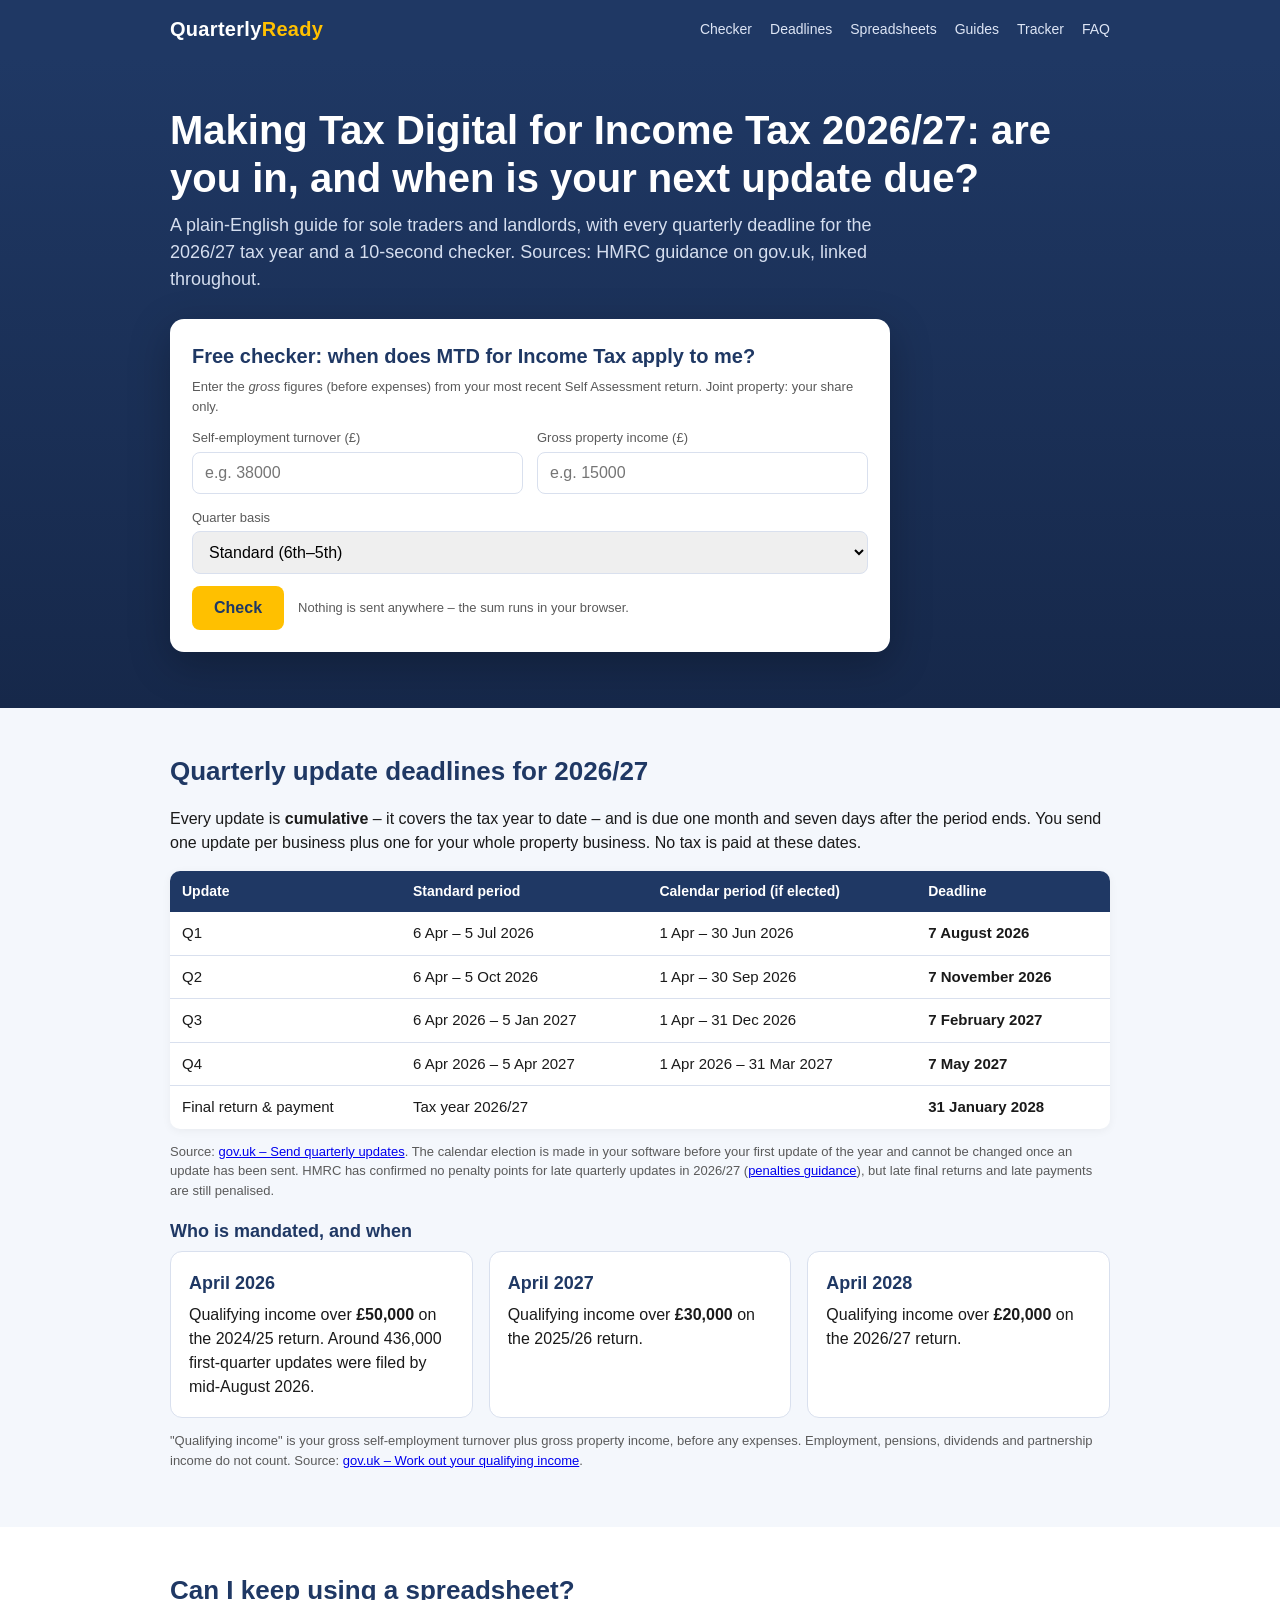
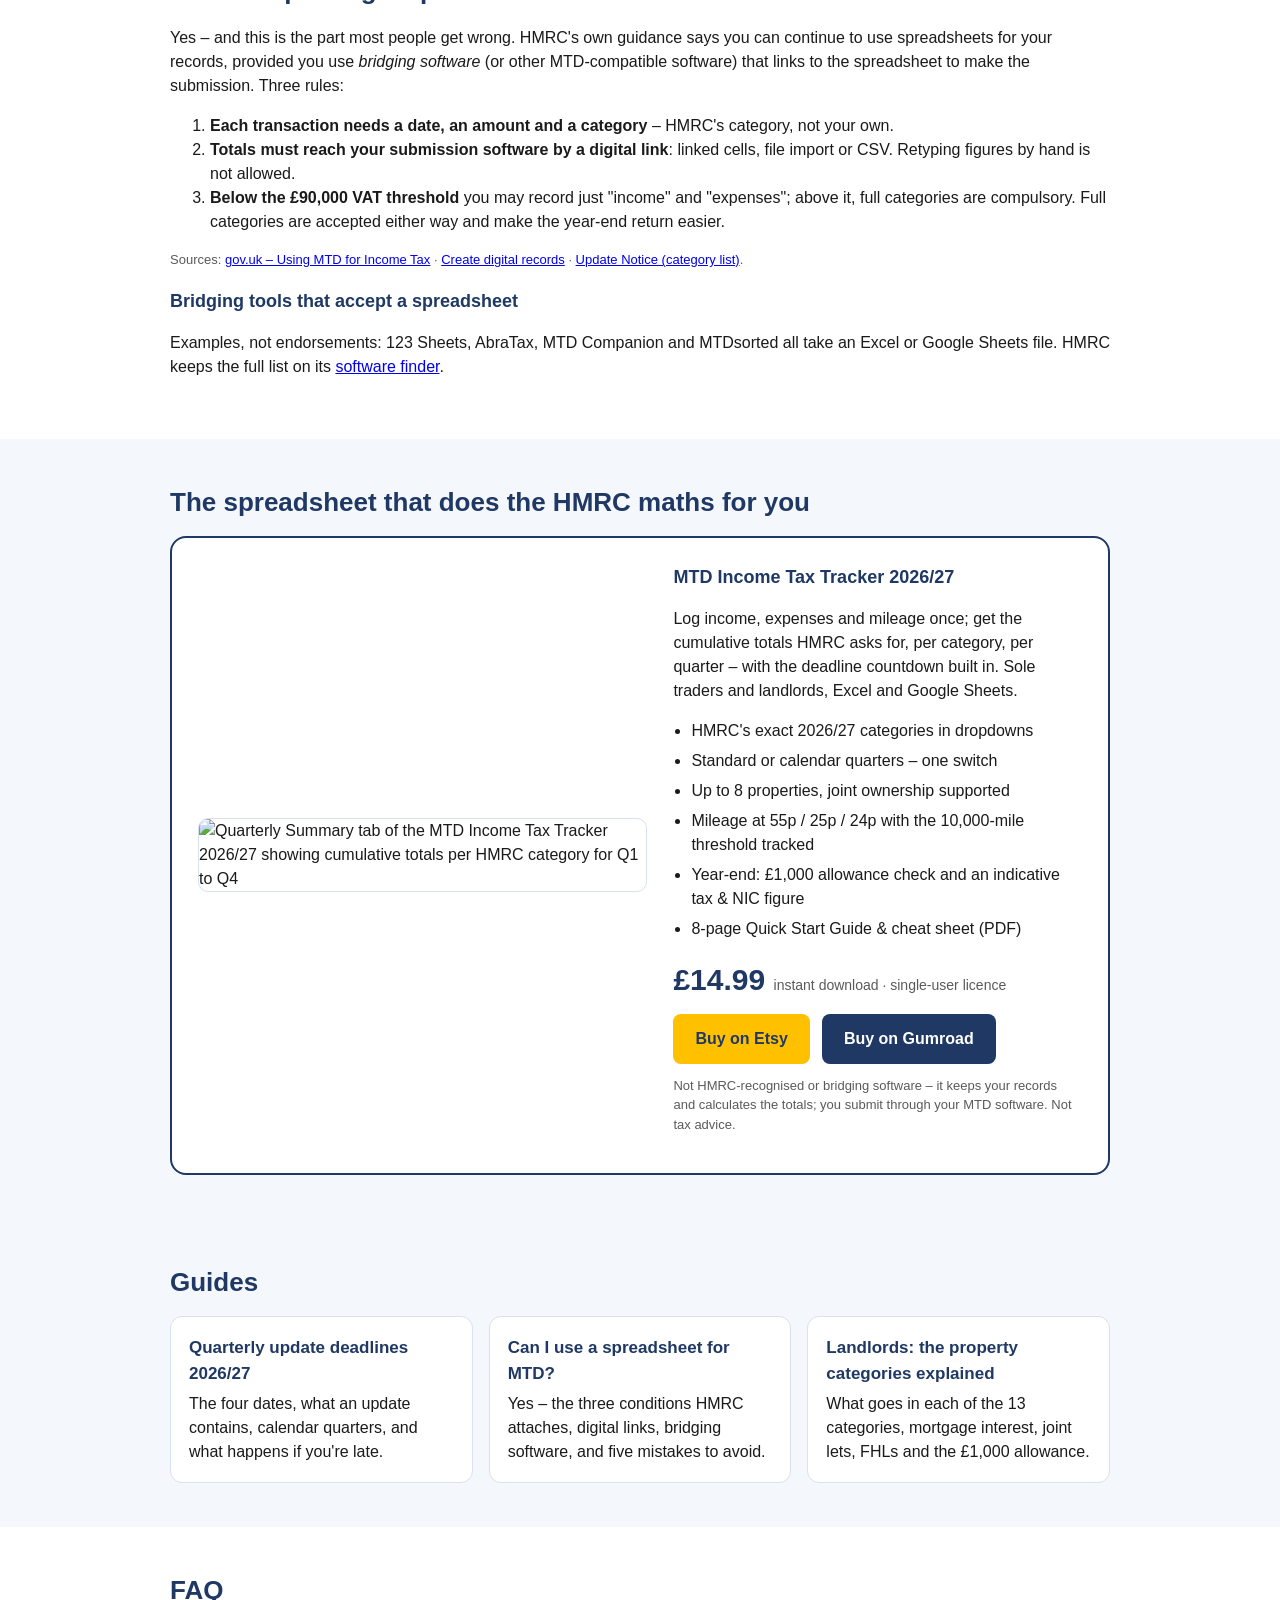
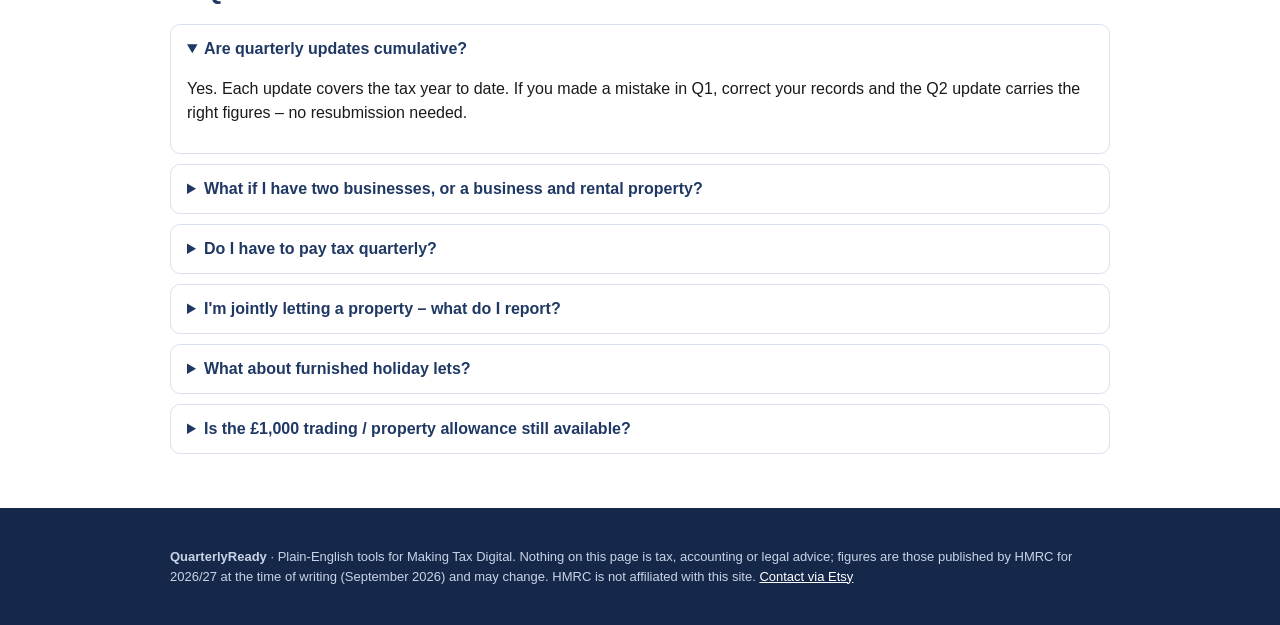
==== index.html @ 2dfb4a79 "Create index.html" ====
<!DOCTYPE html>
<html lang="en-GB">
<head>
<meta charset="utf-8">
<meta name="viewport" content="width=device-width, initial-scale=1">
<title>MTD for Income Tax 2026/27: quarterly update deadlines, thresholds & a free checker | QuarterlyReady</title>
<meta name="description" content="Free checker: are you in Making Tax Digital for Income Tax from April 2026, 2027 or 2028? Plus every 2026/27 quarterly update deadline and the spreadsheet rules HMRC actually allows.">
<link rel="canonical" href="https://remoteworksdesing.github.io/quarterlyready/">
<meta property="og:title" content="MTD for Income Tax 2026/27 – deadlines, thresholds and a free checker">
<meta property="og:description" content="Are you in MTD from April 2026? Check in 10 seconds, then see every quarterly deadline for 2026/27.">
<meta property="og:type" content="website">
<script type="application/ld+json">
{"@context":"https://schema.org","@type":"FAQPage","mainEntity":[
{"@type":"Question","name":"When are the MTD for Income Tax quarterly update deadlines in 2026/27?","acceptedAnswer":{"@type":"Answer","text":"7 August 2026 (period to 5 July), 7 November 2026 (to 5 October), 7 February 2027 (to 5 January) and 7 May 2027 (to 5 April). If you elect calendar quarters the periods end 30 June, 30 September, 31 December and 31 March, with the same deadlines."}},
{"@type":"Question","name":"Who has to use Making Tax Digital for Income Tax from April 2026?","acceptedAnswer":{"@type":"Answer","text":"Sole traders and landlords registered for Self Assessment whose qualifying income (gross self-employment turnover plus gross property income) was over £50,000 on their 2024/25 tax return. The threshold falls to £30,000 in April 2027 and £20,000 in April 2028."}},
{"@type":"Question","name":"Can I keep using a spreadsheet under MTD?","acceptedAnswer":{"@type":"Answer","text":"Yes. HMRC says you can continue to use spreadsheets for your records, but you need bridging or MTD-compatible software that links to the spreadsheet to send your quarterly updates. The link must be digital (cell links, CSV import) – you cannot retype totals."}},
{"@type":"Question","name":"Are quarterly updates cumulative?","acceptedAnswer":{"@type":"Answer","text":"Yes. Each update covers the tax year to date, so a mistake in an earlier quarter is corrected automatically in the next update."}}
]}
</script>
<link rel="stylesheet" href="style.css">
</head>
<body>
<header><div class="wrap" style="display:flex;justify-content:space-between;align-items:center">
  <div class="brand">Quarterly<span>Ready</span></div>
  <nav><a href="#checker">Checker</a><a href="#deadlines">Deadlines</a><a href="#spreadsheet">Spreadsheets</a><a href="#guides">Guides</a><a href="#tracker">Tracker</a><a href="#faq">FAQ</a></nav>
</div></header>

<div class="hero"><div class="wrap">
  <h1>Making Tax Digital for Income Tax 2026/27: are you in, and when is your next update due?</h1>
  <p>A plain-English guide for sole traders and landlords, with every quarterly deadline for the 2026/27 tax year and a 10-second checker. Sources: HMRC guidance on gov.uk, linked throughout.</p>

  <div class="checker" id="checker">
    <h2>Free checker: when does MTD for Income Tax apply to me?</h2>
    <div class="note">Enter the <em>gross</em> figures (before expenses) from your most recent Self Assessment return. Joint property: your share only.</div>
    <div class="row">
      <div class="field"><label for="se">Self-employment turnover (£)</label><input type="number" id="se" min="0" step="100" placeholder="e.g. 38000"></div>
      <div class="field"><label for="pr">Gross property income (£)</label><input type="number" id="pr" min="0" step="100" placeholder="e.g. 15000"></div>
      <div class="field"><label for="basis">Quarter basis</label><select id="basis"><option value="standard">Standard (6th–5th)</option><option value="calendar">Calendar (1st–month end)</option></select></div>
    </div>
    <div class="row" style="align-items:center"><button class="btn" id="go">Check</button><span class="note">Nothing is sent anywhere – the sum runs in your browser.</span></div>
    <div class="result" id="result"></div>
  </div>
</div></div>

<section id="deadlines"><div class="wrap">
  <h2>Quarterly update deadlines for 2026/27</h2>
  <p>Every update is <strong>cumulative</strong> – it covers the tax year to date – and is due one month and seven days after the period ends. You send one update per business plus one for your whole property business. No tax is paid at these dates.</p>
  <table>
    <tr><th>Update</th><th>Standard period</th><th>Calendar period (if elected)</th><th>Deadline</th></tr>
    <tr><td>Q1</td><td>6 Apr – 5 Jul 2026</td><td>1 Apr – 30 Jun 2026</td><td><strong>7 August 2026</strong></td></tr>
    <tr><td>Q2</td><td>6 Apr – 5 Oct 2026</td><td>1 Apr – 30 Sep 2026</td><td><strong>7 November 2026</strong></td></tr>
    <tr><td>Q3</td><td>6 Apr 2026 – 5 Jan 2027</td><td>1 Apr – 31 Dec 2026</td><td><strong>7 February 2027</strong></td></tr>
    <tr><td>Q4</td><td>6 Apr 2026 – 5 Apr 2027</td><td>1 Apr 2026 – 31 Mar 2027</td><td><strong>7 May 2027</strong></td></tr>
    <tr><td>Final return &amp; payment</td><td colspan="2">Tax year 2026/27</td><td><strong>31 January 2028</strong></td></tr>
  </table>
  <p class="note">Source: <a href="https://www.gov.uk/guidance/use-making-tax-digital-for-income-tax/send-quarterly-updates">gov.uk – Send quarterly updates</a>. The calendar election is made in your software before your first update of the year and cannot be changed once an update has been sent. HMRC has confirmed no penalty points for late quarterly updates in 2026/27 (<a href="https://www.gov.uk/guidance/penalties-for-making-tax-digital-for-income-tax">penalties guidance</a>), but late final returns and late payments are still penalised.</p>

  <h3>Who is mandated, and when</h3>
  <div class="cards">
    <div class="card"><h3>April 2026</h3>Qualifying income over <strong>£50,000</strong> on the 2024/25 return. Around 436,000 first-quarter updates were filed by mid-August 2026.</div>
    <div class="card"><h3>April 2027</h3>Qualifying income over <strong>£30,000</strong> on the 2025/26 return.</div>
    <div class="card"><h3>April 2028</h3>Qualifying income over <strong>£20,000</strong> on the 2026/27 return.</div>
  </div>
  <p class="note">"Qualifying income" is your gross self-employment turnover plus gross property income, before any expenses. Employment, pensions, dividends and partnership income do not count. Source: <a href="https://www.gov.uk/guidance/work-out-your-qualifying-income-for-making-tax-digital-for-income-tax">gov.uk – Work out your qualifying income</a>.</p>
</div></section>

<section id="spreadsheet" style="background:#fff"><div class="wrap">
  <h2>Can I keep using a spreadsheet?</h2>
  <p>Yes – and this is the part most people get wrong. HMRC's own guidance says you can continue to use spreadsheets for your records, provided you use <em>bridging software</em> (or other MTD-compatible software) that links to the spreadsheet to make the submission. Three rules:</p>
  <ol>
    <li><strong>Each transaction needs a date, an amount and a category</strong> – HMRC's category, not your own.</li>
    <li><strong>Totals must reach your submission software by a digital link</strong>: linked cells, file import or CSV. Retyping figures by hand is not allowed.</li>
    <li><strong>Below the £90,000 VAT threshold</strong> you may record just "income" and "expenses"; above it, full categories are compulsory. Full categories are accepted either way and make the year-end return easier.</li>
  </ol>
  <p class="note">Sources: <a href="https://www.gov.uk/guidance/use-making-tax-digital-for-income-tax/introduction">gov.uk – Using MTD for Income Tax</a> · <a href="https://www.gov.uk/guidance/use-making-tax-digital-for-income-tax/create-digital-records">Create digital records</a> · <a href="https://www.gov.uk/government/publications/update-notice-for-making-tax-digital-for-income-tax/making-tax-digital-for-income-tax-update-notice">Update Notice (category list)</a>.</p>
  <h3>Bridging tools that accept a spreadsheet</h3>
  <p>Examples, not endorsements: 123 Sheets, AbraTax, MTD Companion and MTDsorted all take an Excel or Google Sheets file. HMRC keeps the full list on its <a href="https://www.gov.uk/guidance/find-software-thats-compatible-with-making-tax-digital-for-income-tax">software finder</a>.</p>
</div></section>

<section id="tracker"><div class="wrap">
  <h2>The spreadsheet that does the HMRC maths for you</h2>
  <div class="product">
    <div><img src="https://i.etsystatic.com/68014314/r/il/0fcf8e/8561177789/il_1588xN.8561177789_sfxe.jpg" alt="Quarterly Summary tab of the MTD Income Tax Tracker 2026/27 showing cumulative totals per HMRC category for Q1 to Q4"></div>
    <div>
      <h3 style="margin-top:0">MTD Income Tax Tracker 2026/27</h3>
      <p>Log income, expenses and mileage once; get the cumulative totals HMRC asks for, per category, per quarter – with the deadline countdown built in. Sole traders and landlords, Excel and Google Sheets.</p>
      <ul>
        <li>HMRC's exact 2026/27 categories in dropdowns</li>
        <li>Standard or calendar quarters – one switch</li>
        <li>Up to 8 properties, joint ownership supported</li>
        <li>Mileage at 55p / 25p / 24p with the 10,000-mile threshold tracked</li>
        <li>Year-end: £1,000 allowance check and an indicative tax &amp; NIC figure</li>
        <li>8-page Quick Start Guide &amp; cheat sheet (PDF)</li>
      </ul>
      <div class="price">£14.99 <small>instant download · single-user licence</small></div>
      <div class="cta" style="margin-top:12px">
        <a class="btn" href="https://www.etsy.com/listing/4573900723" rel="noopener">Buy on Etsy</a>
        <a class="btn secondary" href="https://remoteworksia.gumroad.com/l/mtd-tracker-2026-27" rel="noopener">Buy on Gumroad</a>
      </div>
      <p class="note" style="margin-top:12px">Not HMRC-recognised or bridging software – it keeps your records and calculates the totals; you submit through your MTD software. Not tax advice.</p>
    </div>
  </div>
</div></section>

<section id="guides"><div class="wrap">
  <h2>Guides</h2>
  <div class="guides">
    <a href="mtd-quarterly-update-deadlines-2026-27.html"><strong>Quarterly update deadlines 2026/27</strong>The four dates, what an update contains, calendar quarters, and what happens if you're late.</a>
    <a href="spreadsheet-for-making-tax-digital.html"><strong>Can I use a spreadsheet for MTD?</strong>Yes – the three conditions HMRC attaches, digital links, bridging software, and five mistakes to avoid.</a>
    <a href="mtd-landlords-property-categories.html"><strong>Landlords: the property categories explained</strong>What goes in each of the 13 categories, mortgage interest, joint lets, FHLs and the £1,000 allowance.</a>
  </div>
</div></section>

<section id="faq" style="background:#fff"><div class="wrap">
  <h2>FAQ</h2>
  <details open><summary>Are quarterly updates cumulative?</summary><p>Yes. Each update covers the tax year to date. If you made a mistake in Q1, correct your records and the Q2 update carries the right figures – no resubmission needed.</p></details>
  <details><summary>What if I have two businesses, or a business and rental property?</summary><p>One quarterly update per self-employed business, plus one for your entire UK property business. The tracker keeps self-employment and property as separate sources with separate summaries.</p></details>
  <details><summary>Do I have to pay tax quarterly?</summary><p>No. Quarterly updates are information only. Tax is still paid by 31 January (with payments on account where they apply).</p></details>
  <details><summary>I'm jointly letting a property – what do I report?</summary><p>Your share only. HMRC also lets jointly-let landlords send income only in the quarterly updates and add expenses in a re-sent Q4 update.</p></details>
  <details><summary>What about furnished holiday lets?</summary><p>The FHL regime ended on 6 April 2025. Former FHLs are now part of your ordinary UK property business and use the same categories.</p></details>
  <details><summary>Is the £1,000 trading / property allowance still available?</summary><p>Yes. You may deduct £1,000 instead of actual expenses for a source (never both). If you claim it, HMRC does not need your expense figures for that source.</p></details>
</div></section>

<footer><div class="wrap">
  <p><strong>QuarterlyReady</strong> · Plain-English tools for Making Tax Digital. Nothing on this page is tax, accounting or legal advice; figures are those published by HMRC for 2026/27 at the time of writing (September 2026) and may change. HMRC is not affiliated with this site. <a href="https://www.etsy.com/shop/QuarterlyReadyUK" rel="noopener">Contact via Etsy</a></p>
</div></footer>

<script>
(function(){
  var btn=document.getElementById('go'),res=document.getElementById('result');
  function fmt(d){return d.toLocaleDateString('en-GB',{day:'numeric',month:'long',year:'numeric'});}
  function nextDeadline(){
    var t=new Date();t.setHours(0,0,0,0);
    var y=t.getFullYear();
    var list=[];
    for(var yy=y-1;yy<=y+1;yy++){list.push([new Date(yy,7,7),'Q1'],[new Date(yy,10,7),'Q2'],[new Date(yy+1,1,7),'Q3'],[new Date(yy+1,4,7),'Q4']);}
    list.sort(function(a,b){return a[0]-b[0];});
    for(var i=0;i<list.length;i++){if(list[i][0]>=t){return {date:list[i][0],q:list[i][1],days:Math.round((list[i][0]-t)/86400000)};}}
  }
  btn.addEventListener('click',function(){
    var se=parseFloat(document.getElementById('se').value)||0, pr=parseFloat(document.getElementById('pr').value)||0, basis=document.getElementById('basis').value;
    var q=se+pr, html='';
    if(q<=0){res.style.display='block';res.innerHTML='<p class="big warn">Enter at least one figure.</p>';return;}
    var when, cls='ok';
    if(q>50000){when='You are mandated from <strong>April 2026</strong> – you should already be sending quarterly updates for 2026/27.';cls='warn';}
    else if(q>30000){when='You join from <strong>April 2027</strong> (based on your 2025/26 return). Nothing to send yet, but your 2026/27 records should already be kept digitally.';}
    else if(q>20000){when='You join from <strong>April 2028</strong> (based on your 2026/27 return).';}
    else{when='Below the announced thresholds – <strong>not mandated yet</strong>. You can join voluntarily, and your income may change, so keep clean digital records anyway.';}
    var nd=nextDeadline();
    html+='<p class="big '+cls+'">Qualifying income: £'+q.toLocaleString('en-GB')+'</p><p>'+when+'</p>';
    html+='<p><strong>Next quarterly deadline:</strong> '+fmt(nd.date)+' ('+nd.q+', '+nd.days+' days away). '+(basis==='calendar'?'Calendar quarters: the period ends on the last day of June, September, December or March.':'Standard quarters: the period ends on the 5th of July, October, January or April.')+'</p>';
    html+='<p class="note">Based on HMRC thresholds published for 2026, 2027 and 2028. Joint property counts your share only; employment, pensions and dividends are excluded. This is not tax advice.</p>';
    res.style.display='block';res.innerHTML=html;
  });
})();
</script>
</body>
</html>
---- style.css ----
:root{--navy:#1F3864;--navy2:#16284a;--accent:#FFC000;--bg:#f4f7fc;--text:#1a1a1a;--muted:#5a5a5a;--ok:#2e7d32;--warn:#c00000;--card:#fff;--line:#d9e0ee}
*{box-sizing:border-box}
body{margin:0;font-family:Arial,Helvetica,sans-serif;color:var(--text);background:var(--bg);line-height:1.5}
header{background:var(--navy);color:#fff;padding:14px 0}
.wrap{max-width:980px;margin:0 auto;padding:0 20px}
.brand{font-weight:bold;font-size:20px;letter-spacing:.3px}
.brand span{color:var(--accent)}
nav a{color:#dde5f5;text-decoration:none;margin-left:18px;font-size:14px}
.hero{background:linear-gradient(180deg,var(--navy) 0%,var(--navy2) 100%);color:#fff;padding:48px 0 56px}
.hero h1{font-size:clamp(26px,4vw,40px);margin:0 0 10px;line-height:1.2}
.hero p{font-size:18px;color:#d5deef;margin:0 0 26px;max-width:720px}
.checker{background:var(--card);color:var(--text);border-radius:14px;padding:22px;box-shadow:0 12px 40px rgba(0,0,0,.25);max-width:720px}
.checker h2{margin:0 0 6px;font-size:20px;color:var(--navy)}
.row{display:flex;gap:14px;flex-wrap:wrap;margin-top:12px}
.field{flex:1 1 220px}
label{display:block;font-size:13px;color:var(--muted);margin-bottom:4px}
input[type=number],select{width:100%;padding:11px 12px;border:1px solid var(--line);border-radius:8px;font-size:16px;font-family:inherit}
.btn{display:inline-block;background:var(--accent);color:var(--navy);font-weight:bold;border:0;border-radius:8px;padding:13px 22px;font-size:16px;cursor:pointer;text-decoration:none}
.btn.secondary{background:var(--navy);color:#fff}
.result{margin-top:16px;padding:16px;border-radius:10px;background:#f2f7ff;border:1px solid #c9d8f2;display:none}
.result p{color:var(--text);font-size:16px;margin:0 0 8px}
.result strong{color:var(--navy)}
.result .big{font-size:22px;font-weight:bold;color:var(--navy);margin:0 0 6px}
.result .ok{color:var(--ok)} .result .warn{color:var(--warn)}
section{padding:44px 0}
section h2{color:var(--navy);font-size:26px;margin:0 0 14px}
section h3{color:var(--navy);font-size:18px;margin:18px 0 6px}
table{width:100%;border-collapse:collapse;background:#fff;border-radius:10px;overflow:hidden;box-shadow:0 2px 10px rgba(0,0,0,.05)}
th{background:var(--navy);color:#fff;text-align:left;padding:10px 12px;font-size:14px}
td{padding:10px 12px;border-bottom:1px solid var(--line);font-size:15px;vertical-align:top}
tr:last-child td{border-bottom:0}
.note{font-size:13px;color:var(--muted)}
.cards{display:grid;grid-template-columns:repeat(auto-fit,minmax(240px,1fr));gap:16px}
.card{background:#fff;border:1px solid var(--line);border-radius:12px;padding:18px}
.card h3{margin-top:0}
.product{background:#fff;border:2px solid var(--navy);border-radius:16px;padding:26px;display:grid;grid-template-columns:1.1fr 1fr;gap:26px;align-items:center}
.product img{width:100%;border-radius:10px;border:1px solid var(--line)}
.product ul{padding-left:18px;margin:10px 0 16px}
.product li{margin-bottom:6px}
.price{font-size:30px;font-weight:bold;color:var(--navy)}
.price small{font-size:14px;color:var(--muted);font-weight:normal}
.cta{display:flex;gap:12px;flex-wrap:wrap}
details{background:#fff;border:1px solid var(--line);border-radius:10px;padding:12px 16px;margin-bottom:10px}
summary{font-weight:bold;color:var(--navy);cursor:pointer}
footer{background:var(--navy2);color:#c9d3e6;padding:26px 0;font-size:13px}
footer a{color:#fff}
@media (max-width:760px){.product{grid-template-columns:1fr}}
/* guide pages */
article{max-width:820px}
article p{font-size:16.5px}
article h2{margin-top:34px}
.cta-box{background:#fff;border:2px solid var(--navy);border-radius:14px;padding:20px 22px;margin:34px 0}
.cta-box h3{margin:0 0 6px;color:var(--navy)}
.breadcrumb{font-size:13px;color:#dde5f5;margin-bottom:10px}
.breadcrumb a{color:#fff}
.hero.small{padding:34px 0 38px}
.updated{font-size:13px;color:var(--muted);margin-bottom:18px}
.guides{display:grid;grid-template-columns:repeat(auto-fit,minmax(260px,1fr));gap:16px}
.guides a{display:block;background:#fff;border:1px solid var(--line);border-radius:12px;padding:18px;text-decoration:none;color:var(--text)}
.guides a strong{display:block;color:var(--navy);margin-bottom:6px;font-size:17px}
.guides a:hover{border-color:var(--navy)}
article a{color:var(--navy)}
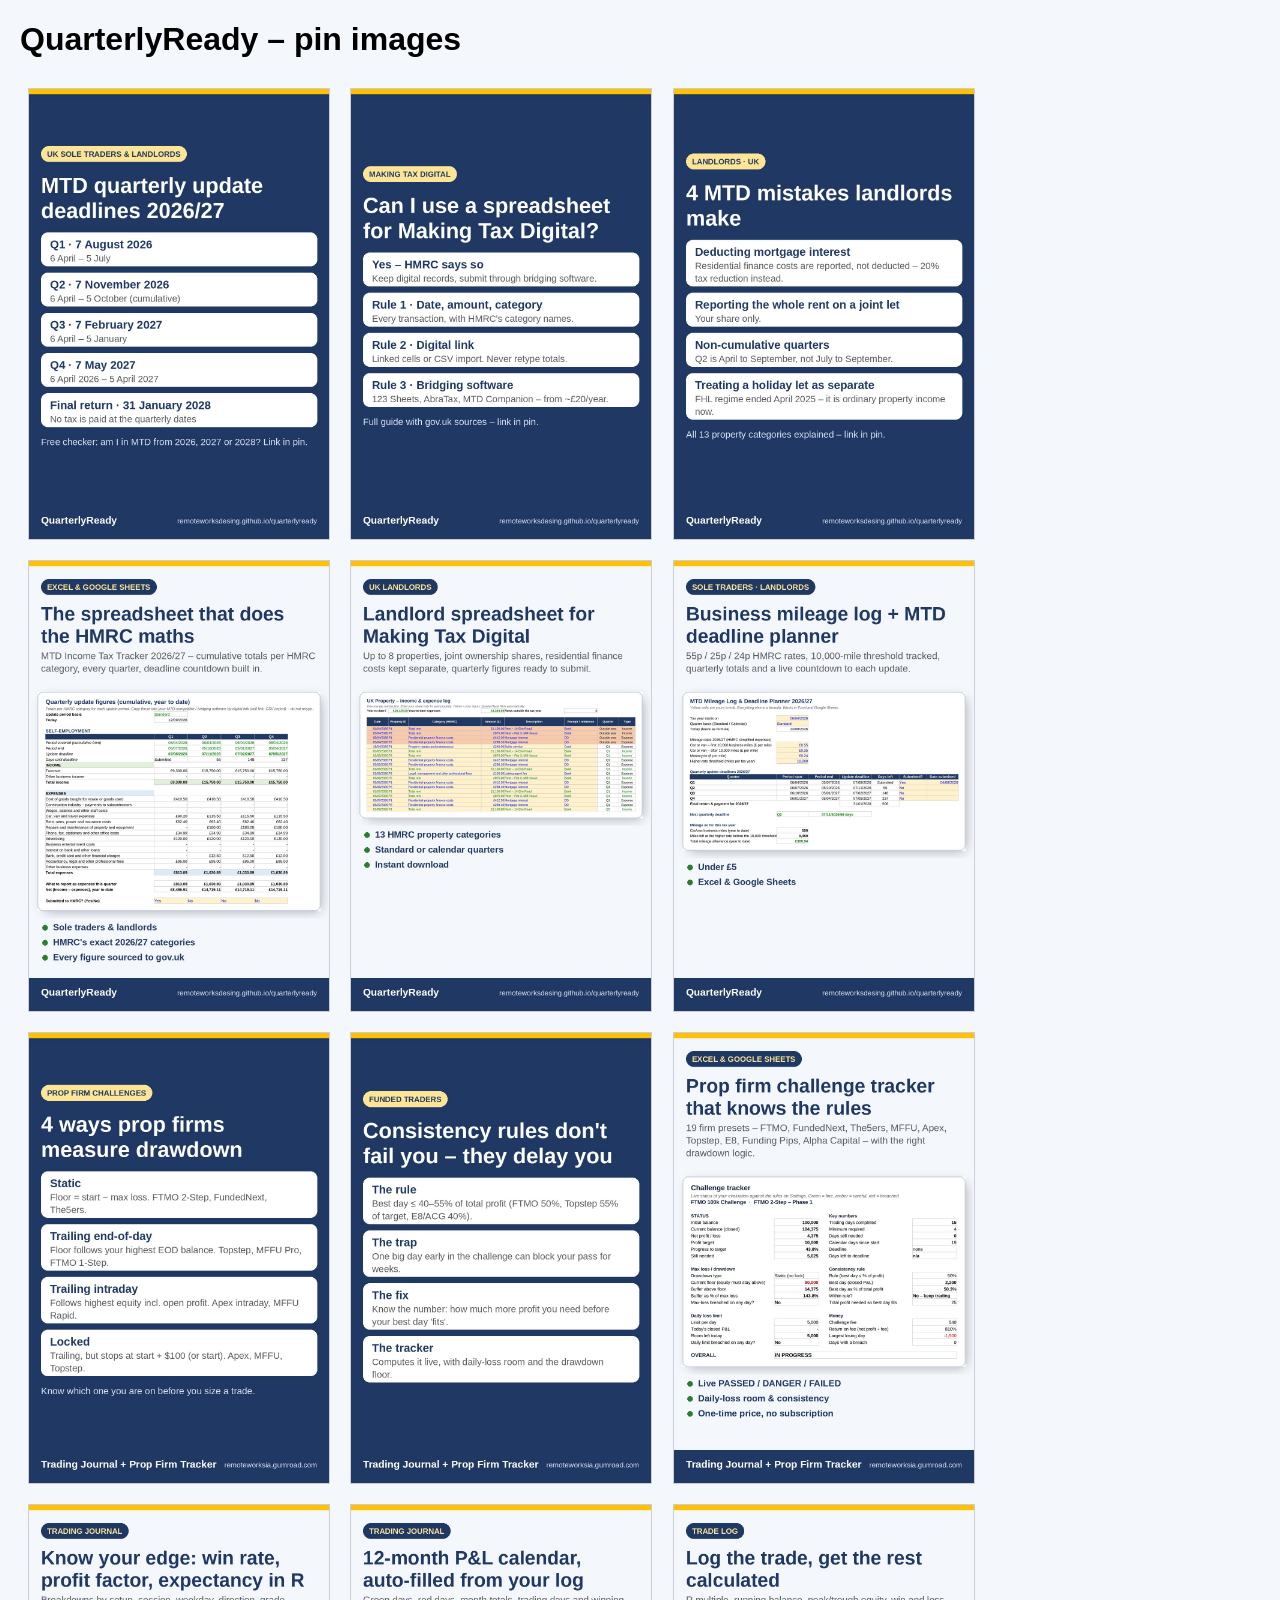
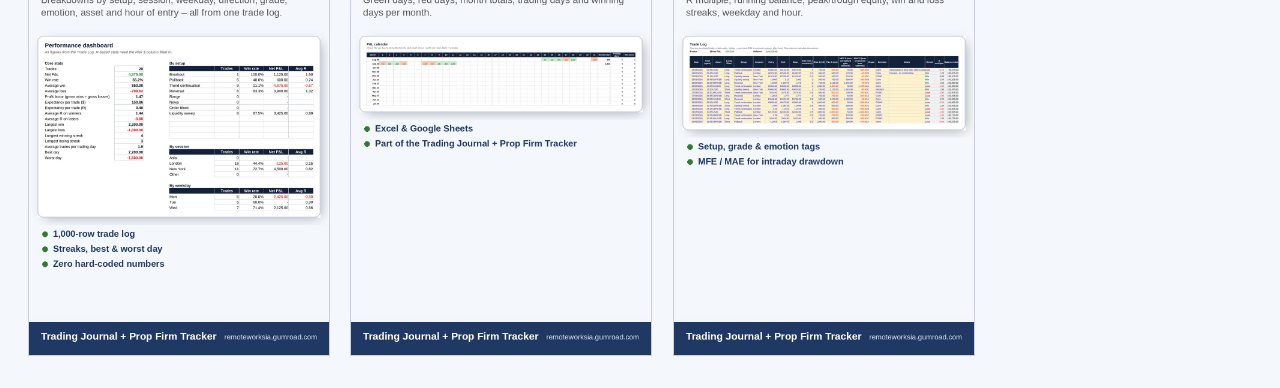
==== commit a6212201: "Add files via upload" ====
--- a/index.html
+++ b/index.html
@@ -1,158 +1,17 @@
 <!DOCTYPE html>
-<html lang="en-GB">
-<head>
-<meta charset="utf-8">
-<meta name="viewport" content="width=device-width, initial-scale=1">
-<title>MTD for Income Tax 2026/27: quarterly update deadlines, thresholds & a free checker | QuarterlyReady</title>
-<meta name="description" content="Free checker: are you in Making Tax Digital for Income Tax from April 2026, 2027 or 2028? Plus every 2026/27 quarterly update deadline and the spreadsheet rules HMRC actually allows.">
-<link rel="canonical" href="https://remoteworksdesing.github.io/quarterlyready/">
-<meta property="og:title" content="MTD for Income Tax 2026/27 – deadlines, thresholds and a free checker">
-<meta property="og:description" content="Are you in MTD from April 2026? Check in 10 seconds, then see every quarterly deadline for 2026/27.">
-<meta property="og:type" content="website">
-<script type="application/ld+json">
-{"@context":"https://schema.org","@type":"FAQPage","mainEntity":[
-{"@type":"Question","name":"When are the MTD for Income Tax quarterly update deadlines in 2026/27?","acceptedAnswer":{"@type":"Answer","text":"7 August 2026 (period to 5 July), 7 November 2026 (to 5 October), 7 February 2027 (to 5 January) and 7 May 2027 (to 5 April). If you elect calendar quarters the periods end 30 June, 30 September, 31 December and 31 March, with the same deadlines."}},
-{"@type":"Question","name":"Who has to use Making Tax Digital for Income Tax from April 2026?","acceptedAnswer":{"@type":"Answer","text":"Sole traders and landlords registered for Self Assessment whose qualifying income (gross self-employment turnover plus gross property income) was over £50,000 on their 2024/25 tax return. The threshold falls to £30,000 in April 2027 and £20,000 in April 2028."}},
-{"@type":"Question","name":"Can I keep using a spreadsheet under MTD?","acceptedAnswer":{"@type":"Answer","text":"Yes. HMRC says you can continue to use spreadsheets for your records, but you need bridging or MTD-compatible software that links to the spreadsheet to send your quarterly updates. The link must be digital (cell links, CSV import) – you cannot retype totals."}},
-{"@type":"Question","name":"Are quarterly updates cumulative?","acceptedAnswer":{"@type":"Answer","text":"Yes. Each update covers the tax year to date, so a mistake in an earlier quarter is corrected automatically in the next update."}}
-]}
-</script>
-<link rel="stylesheet" href="style.css">
-</head>
-<body>
-<header><div class="wrap" style="display:flex;justify-content:space-between;align-items:center">
-  <div class="brand">Quarterly<span>Ready</span></div>
-  <nav><a href="#checker">Checker</a><a href="#deadlines">Deadlines</a><a href="#spreadsheet">Spreadsheets</a><a href="#guides">Guides</a><a href="#tracker">Tracker</a><a href="#faq">FAQ</a></nav>
-</div></header>
-
-<div class="hero"><div class="wrap">
-  <h1>Making Tax Digital for Income Tax 2026/27: are you in, and when is your next update due?</h1>
-  <p>A plain-English guide for sole traders and landlords, with every quarterly deadline for the 2026/27 tax year and a 10-second checker. Sources: HMRC guidance on gov.uk, linked throughout.</p>
-
-  <div class="checker" id="checker">
-    <h2>Free checker: when does MTD for Income Tax apply to me?</h2>
-    <div class="note">Enter the <em>gross</em> figures (before expenses) from your most recent Self Assessment return. Joint property: your share only.</div>
-    <div class="row">
-      <div class="field"><label for="se">Self-employment turnover (£)</label><input type="number" id="se" min="0" step="100" placeholder="e.g. 38000"></div>
-      <div class="field"><label for="pr">Gross property income (£)</label><input type="number" id="pr" min="0" step="100" placeholder="e.g. 15000"></div>
-      <div class="field"><label for="basis">Quarter basis</label><select id="basis"><option value="standard">Standard (6th–5th)</option><option value="calendar">Calendar (1st–month end)</option></select></div>
-    </div>
-    <div class="row" style="align-items:center"><button class="btn" id="go">Check</button><span class="note">Nothing is sent anywhere – the sum runs in your browser.</span></div>
-    <div class="result" id="result"></div>
-  </div>
-</div></div>
-
-<section id="deadlines"><div class="wrap">
-  <h2>Quarterly update deadlines for 2026/27</h2>
-  <p>Every update is <strong>cumulative</strong> – it covers the tax year to date – and is due one month and seven days after the period ends. You send one update per business plus one for your whole property business. No tax is paid at these dates.</p>
-  <table>
-    <tr><th>Update</th><th>Standard period</th><th>Calendar period (if elected)</th><th>Deadline</th></tr>
-    <tr><td>Q1</td><td>6 Apr – 5 Jul 2026</td><td>1 Apr – 30 Jun 2026</td><td><strong>7 August 2026</strong></td></tr>
-    <tr><td>Q2</td><td>6 Apr – 5 Oct 2026</td><td>1 Apr – 30 Sep 2026</td><td><strong>7 November 2026</strong></td></tr>
-    <tr><td>Q3</td><td>6 Apr 2026 – 5 Jan 2027</td><td>1 Apr – 31 Dec 2026</td><td><strong>7 February 2027</strong></td></tr>
-    <tr><td>Q4</td><td>6 Apr 2026 – 5 Apr 2027</td><td>1 Apr 2026 – 31 Mar 2027</td><td><strong>7 May 2027</strong></td></tr>
-    <tr><td>Final return &amp; payment</td><td colspan="2">Tax year 2026/27</td><td><strong>31 January 2028</strong></td></tr>
-  </table>
-  <p class="note">Source: <a href="https://www.gov.uk/guidance/use-making-tax-digital-for-income-tax/send-quarterly-updates">gov.uk – Send quarterly updates</a>. The calendar election is made in your software before your first update of the year and cannot be changed once an update has been sent. HMRC has confirmed no penalty points for late quarterly updates in 2026/27 (<a href="https://www.gov.uk/guidance/penalties-for-making-tax-digital-for-income-tax">penalties guidance</a>), but late final returns and late payments are still penalised.</p>
-
-  <h3>Who is mandated, and when</h3>
-  <div class="cards">
-    <div class="card"><h3>April 2026</h3>Qualifying income over <strong>£50,000</strong> on the 2024/25 return. Around 436,000 first-quarter updates were filed by mid-August 2026.</div>
-    <div class="card"><h3>April 2027</h3>Qualifying income over <strong>£30,000</strong> on the 2025/26 return.</div>
-    <div class="card"><h3>April 2028</h3>Qualifying income over <strong>£20,000</strong> on the 2026/27 return.</div>
-  </div>
-  <p class="note">"Qualifying income" is your gross self-employment turnover plus gross property income, before any expenses. Employment, pensions, dividends and partnership income do not count. Source: <a href="https://www.gov.uk/guidance/work-out-your-qualifying-income-for-making-tax-digital-for-income-tax">gov.uk – Work out your qualifying income</a>.</p>
-</div></section>
-
-<section id="spreadsheet" style="background:#fff"><div class="wrap">
-  <h2>Can I keep using a spreadsheet?</h2>
-  <p>Yes – and this is the part most people get wrong. HMRC's own guidance says you can continue to use spreadsheets for your records, provided you use <em>bridging software</em> (or other MTD-compatible software) that links to the spreadsheet to make the submission. Three rules:</p>
-  <ol>
-    <li><strong>Each transaction needs a date, an amount and a category</strong> – HMRC's category, not your own.</li>
-    <li><strong>Totals must reach your submission software by a digital link</strong>: linked cells, file import or CSV. Retyping figures by hand is not allowed.</li>
-    <li><strong>Below the £90,000 VAT threshold</strong> you may record just "income" and "expenses"; above it, full categories are compulsory. Full categories are accepted either way and make the year-end return easier.</li>
-  </ol>
-  <p class="note">Sources: <a href="https://www.gov.uk/guidance/use-making-tax-digital-for-income-tax/introduction">gov.uk – Using MTD for Income Tax</a> · <a href="https://www.gov.uk/guidance/use-making-tax-digital-for-income-tax/create-digital-records">Create digital records</a> · <a href="https://www.gov.uk/government/publications/update-notice-for-making-tax-digital-for-income-tax/making-tax-digital-for-income-tax-update-notice">Update Notice (category list)</a>.</p>
-  <h3>Bridging tools that accept a spreadsheet</h3>
-  <p>Examples, not endorsements: 123 Sheets, AbraTax, MTD Companion and MTDsorted all take an Excel or Google Sheets file. HMRC keeps the full list on its <a href="https://www.gov.uk/guidance/find-software-thats-compatible-with-making-tax-digital-for-income-tax">software finder</a>.</p>
-</div></section>
-
-<section id="tracker"><div class="wrap">
-  <h2>The spreadsheet that does the HMRC maths for you</h2>
-  <div class="product">
-    <div><img src="https://i.etsystatic.com/68014314/r/il/0fcf8e/8561177789/il_1588xN.8561177789_sfxe.jpg" alt="Quarterly Summary tab of the MTD Income Tax Tracker 2026/27 showing cumulative totals per HMRC category for Q1 to Q4"></div>
-    <div>
-      <h3 style="margin-top:0">MTD Income Tax Tracker 2026/27</h3>
-      <p>Log income, expenses and mileage once; get the cumulative totals HMRC asks for, per category, per quarter – with the deadline countdown built in. Sole traders and landlords, Excel and Google Sheets.</p>
-      <ul>
-        <li>HMRC's exact 2026/27 categories in dropdowns</li>
-        <li>Standard or calendar quarters – one switch</li>
-        <li>Up to 8 properties, joint ownership supported</li>
-        <li>Mileage at 55p / 25p / 24p with the 10,000-mile threshold tracked</li>
-        <li>Year-end: £1,000 allowance check and an indicative tax &amp; NIC figure</li>
-        <li>8-page Quick Start Guide &amp; cheat sheet (PDF)</li>
-      </ul>
-      <div class="price">£14.99 <small>instant download · single-user licence</small></div>
-      <div class="cta" style="margin-top:12px">
-        <a class="btn" href="https://www.etsy.com/listing/4573900723" rel="noopener">Buy on Etsy</a>
-        <a class="btn secondary" href="https://remoteworksia.gumroad.com/l/mtd-tracker-2026-27" rel="noopener">Buy on Gumroad</a>
-      </div>
-      <p class="note" style="margin-top:12px">Not HMRC-recognised or bridging software – it keeps your records and calculates the totals; you submit through your MTD software. Not tax advice.</p>
-    </div>
-  </div>
-</div></section>
-
-<section id="guides"><div class="wrap">
-  <h2>Guides</h2>
-  <div class="guides">
-    <a href="mtd-quarterly-update-deadlines-2026-27.html"><strong>Quarterly update deadlines 2026/27</strong>The four dates, what an update contains, calendar quarters, and what happens if you're late.</a>
-    <a href="spreadsheet-for-making-tax-digital.html"><strong>Can I use a spreadsheet for MTD?</strong>Yes – the three conditions HMRC attaches, digital links, bridging software, and five mistakes to avoid.</a>
-    <a href="mtd-landlords-property-categories.html"><strong>Landlords: the property categories explained</strong>What goes in each of the 13 categories, mortgage interest, joint lets, FHLs and the £1,000 allowance.</a>
-  </div>
-</div></section>
-
-<section id="faq" style="background:#fff"><div class="wrap">
-  <h2>FAQ</h2>
-  <details open><summary>Are quarterly updates cumulative?</summary><p>Yes. Each update covers the tax year to date. If you made a mistake in Q1, correct your records and the Q2 update carries the right figures – no resubmission needed.</p></details>
-  <details><summary>What if I have two businesses, or a business and rental property?</summary><p>One quarterly update per self-employed business, plus one for your entire UK property business. The tracker keeps self-employment and property as separate sources with separate summaries.</p></details>
-  <details><summary>Do I have to pay tax quarterly?</summary><p>No. Quarterly updates are information only. Tax is still paid by 31 January (with payments on account where they apply).</p></details>
-  <details><summary>I'm jointly letting a property – what do I report?</summary><p>Your share only. HMRC also lets jointly-let landlords send income only in the quarterly updates and add expenses in a re-sent Q4 update.</p></details>
-  <details><summary>What about furnished holiday lets?</summary><p>The FHL regime ended on 6 April 2025. Former FHLs are now part of your ordinary UK property business and use the same categories.</p></details>
-  <details><summary>Is the £1,000 trading / property allowance still available?</summary><p>Yes. You may deduct £1,000 instead of actual expenses for a source (never both). If you claim it, HMRC does not need your expense figures for that source.</p></details>
-</div></section>
-
-<footer><div class="wrap">
-  <p><strong>QuarterlyReady</strong> · Plain-English tools for Making Tax Digital. Nothing on this page is tax, accounting or legal advice; figures are those published by HMRC for 2026/27 at the time of writing (September 2026) and may change. HMRC is not affiliated with this site. <a href="https://www.etsy.com/shop/QuarterlyReadyUK" rel="noopener">Contact via Etsy</a></p>
-</div></footer>
-
-<script>
-(function(){
-  var btn=document.getElementById('go'),res=document.getElementById('result');
-  function fmt(d){return d.toLocaleDateString('en-GB',{day:'numeric',month:'long',year:'numeric'});}
-  function nextDeadline(){
-    var t=new Date();t.setHours(0,0,0,0);
-    var y=t.getFullYear();
-    var list=[];
-    for(var yy=y-1;yy<=y+1;yy++){list.push([new Date(yy,7,7),'Q1'],[new Date(yy,10,7),'Q2'],[new Date(yy+1,1,7),'Q3'],[new Date(yy+1,4,7),'Q4']);}
-    list.sort(function(a,b){return a[0]-b[0];});
-    for(var i=0;i<list.length;i++){if(list[i][0]>=t){return {date:list[i][0],q:list[i][1],days:Math.round((list[i][0]-t)/86400000)};}}
-  }
-  btn.addEventListener('click',function(){
-    var se=parseFloat(document.getElementById('se').value)||0, pr=parseFloat(document.getElementById('pr').value)||0, basis=document.getElementById('basis').value;
-    var q=se+pr, html='';
-    if(q<=0){res.style.display='block';res.innerHTML='<p class="big warn">Enter at least one figure.</p>';return;}
-    var when, cls='ok';
-    if(q>50000){when='You are mandated from <strong>April 2026</strong> – you should already be sending quarterly updates for 2026/27.';cls='warn';}
-    else if(q>30000){when='You join from <strong>April 2027</strong> (based on your 2025/26 return). Nothing to send yet, but your 2026/27 records should already be kept digitally.';}
-    else if(q>20000){when='You join from <strong>April 2028</strong> (based on your 2026/27 return).';}
-    else{when='Below the announced thresholds – <strong>not mandated yet</strong>. You can join voluntarily, and your income may change, so keep clean digital records anyway.';}
-    var nd=nextDeadline();
-    html+='<p class="big '+cls+'">Qualifying income: £'+q.toLocaleString('en-GB')+'</p><p>'+when+'</p>';
-    html+='<p><strong>Next quarterly deadline:</strong> '+fmt(nd.date)+' ('+nd.q+', '+nd.days+' days away). '+(basis==='calendar'?'Calendar quarters: the period ends on the last day of June, September, December or March.':'Standard quarters: the period ends on the 5th of July, October, January or April.')+'</p>';
-    html+='<p class="note">Based on HMRC thresholds published for 2026, 2027 and 2028. Joint property counts your share only; employment, pensions and dividends are excluded. This is not tax advice.</p>';
-    res.style.display='block';res.innerHTML=html;
-  });
-})();
-</script>
-</body>
-</html>
+<html lang="en"><head><meta charset="utf-8"><meta name="robots" content="noindex"><title>QuarterlyReady – pin images</title>
+<style>body{font-family:Arial,sans-serif;margin:20px;background:#f4f7fc}img{width:300px;margin:8px;border:1px solid #ccd}</style></head>
+<body><h1>QuarterlyReady – pin images</h1>
+<img src="tax-01-deadlines.jpg" alt="MTD quarterly update deadlines 2026/27 for UK sole traders and landlords">
+<img src="tax-02-spreadsheet-rules.jpg" alt="Can I use a spreadsheet for Making Tax Digital? The 3 rules">
+<img src="tax-03-landlord-mistakes.jpg" alt="4 MTD mistakes UK landlords make">
+<img src="tax-04-tracker.jpg" alt="MTD Income Tax Tracker 2026/27 Excel and Google Sheets">
+<img src="tax-05-landlord.jpg" alt="Landlord spreadsheet UK 2026/27 for Making Tax Digital">
+<img src="tax-06-mileage.jpg" alt="Business mileage log and MTD deadline planner">
+<img src="trade-01-drawdown-types.jpg" alt="4 ways prop firms measure drawdown">
+<img src="trade-02-consistency.jpg" alt="Prop firm consistency rules explained">
+<img src="trade-03-challenge.jpg" alt="Prop firm challenge tracker with 19 firm presets">
+<img src="trade-04-dashboard.jpg" alt="Trading journal dashboard: win rate, profit factor, expectancy">
+<img src="trade-05-calendar.jpg" alt="12-month trading P&L calendar">
+<img src="trade-06-tradelog.jpg" alt="Trade log template with R multiple and streaks">
+</body></html>
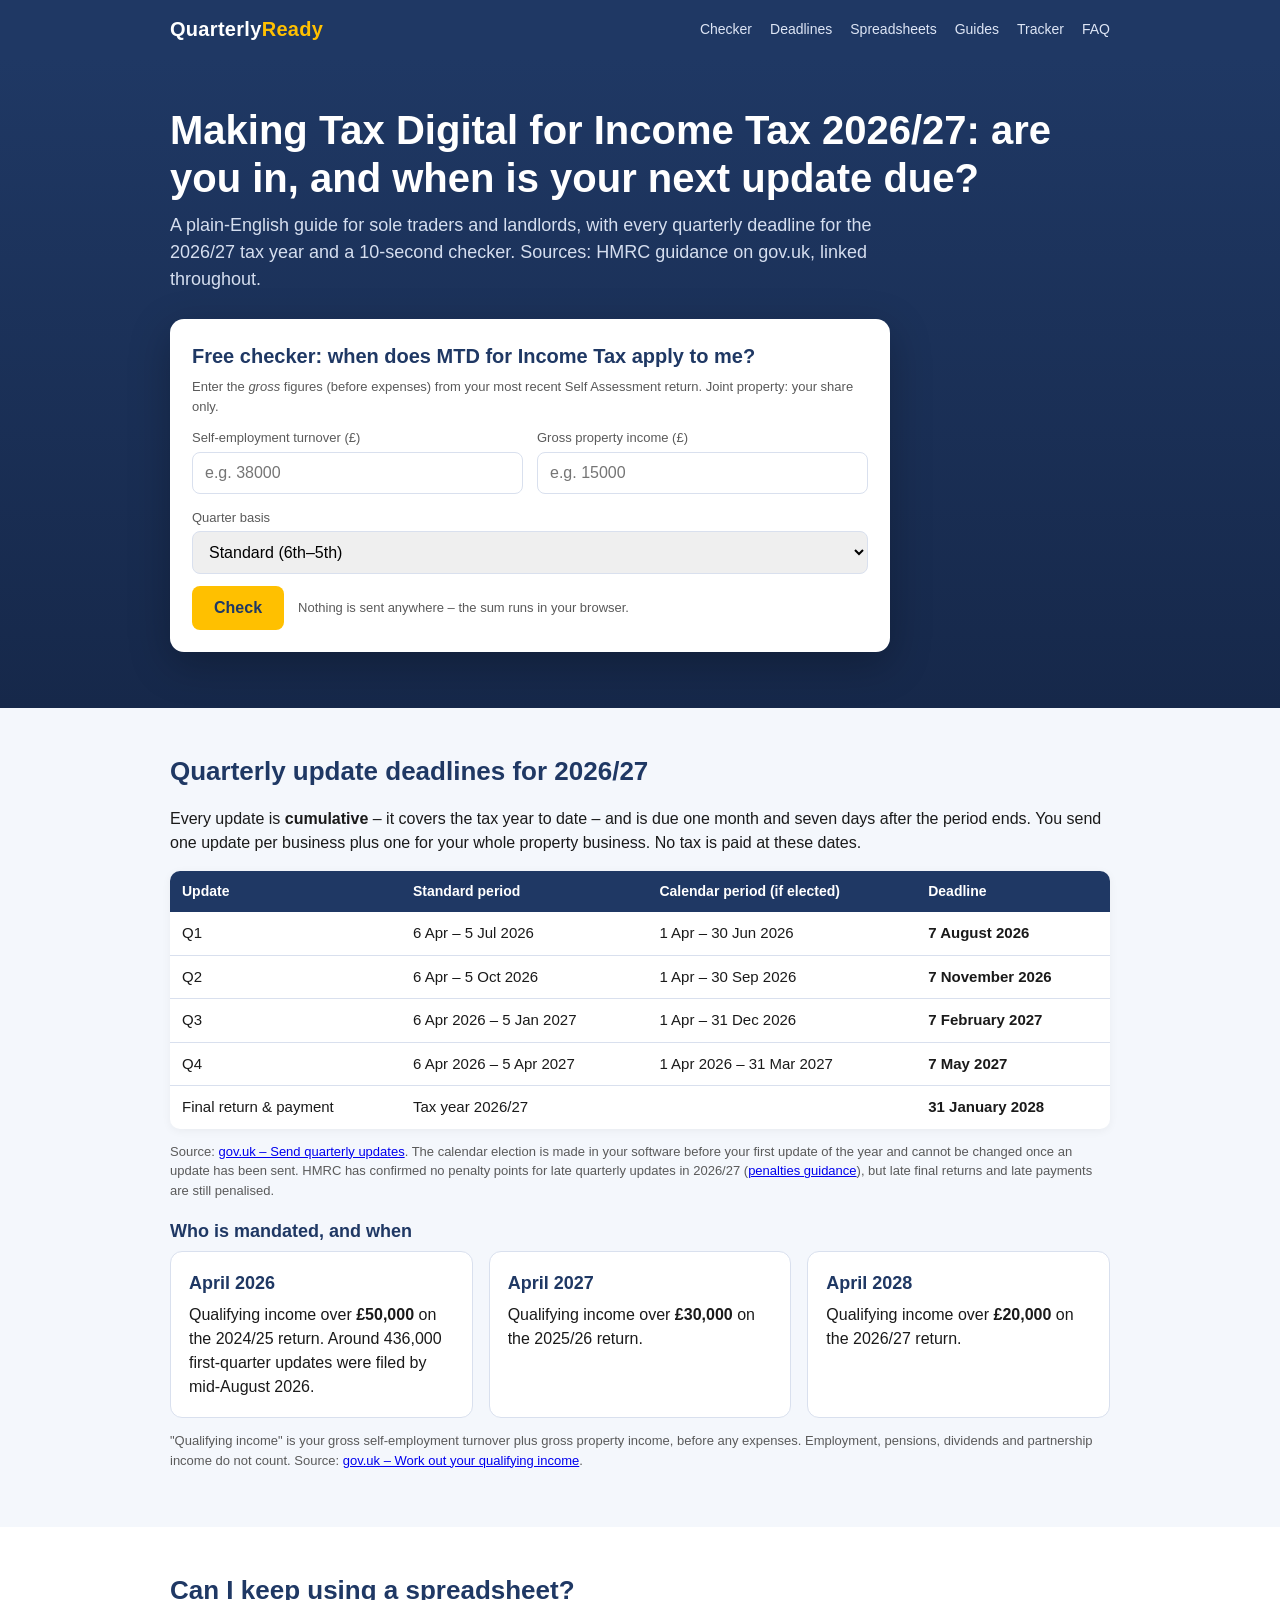
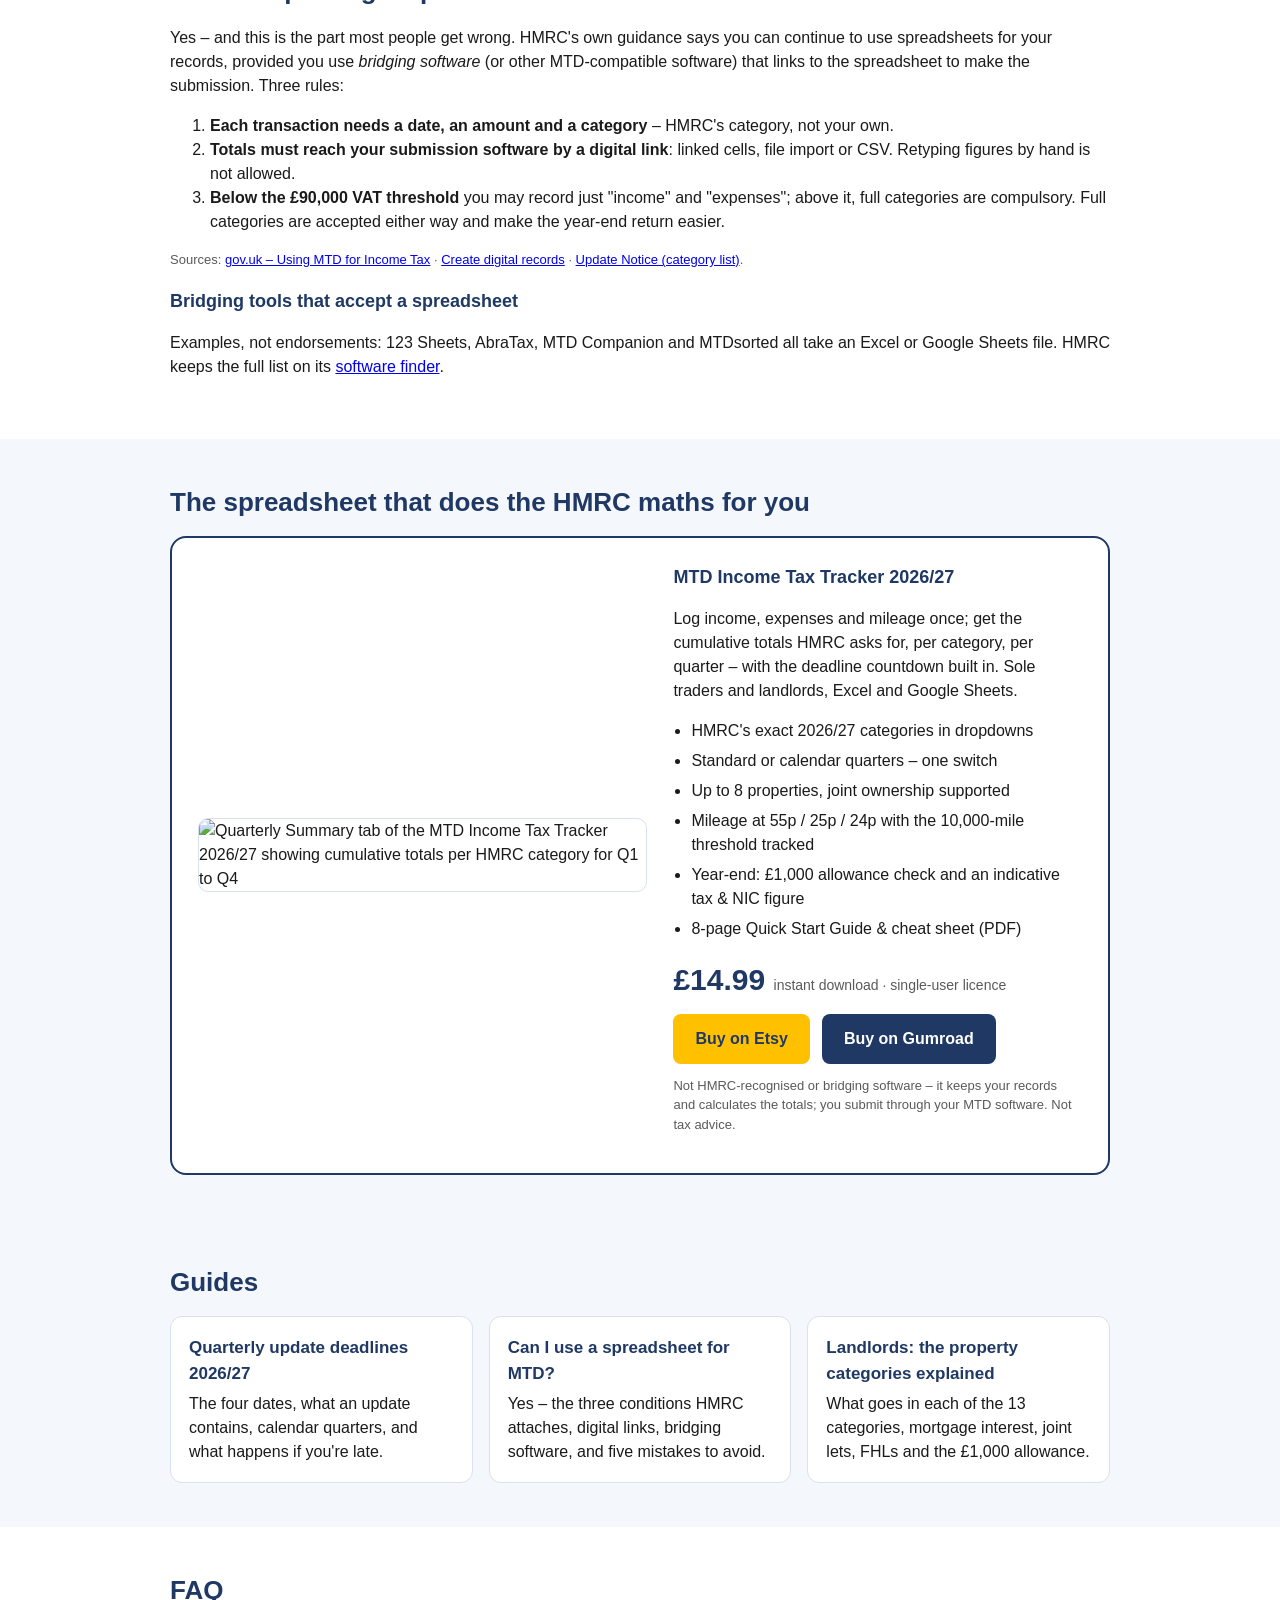
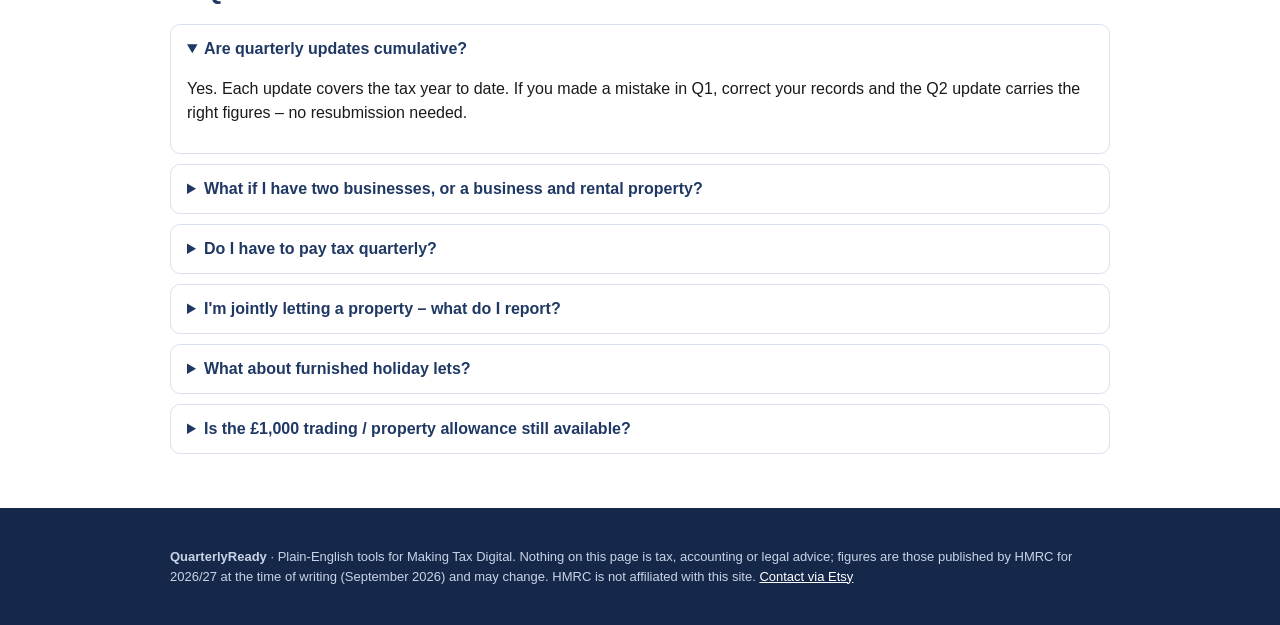
==== commit 76149c89: "Update index.html" ====
--- a/index.html
+++ b/index.html
@@ -1,17 +1,158 @@
 <!DOCTYPE html>
-<html lang="en"><head><meta charset="utf-8"><meta name="robots" content="noindex"><title>QuarterlyReady – pin images</title>
-<style>body{font-family:Arial,sans-serif;margin:20px;background:#f4f7fc}img{width:300px;margin:8px;border:1px solid #ccd}</style></head>
-<body><h1>QuarterlyReady – pin images</h1>
-<img src="tax-01-deadlines.jpg" alt="MTD quarterly update deadlines 2026/27 for UK sole traders and landlords">
-<img src="tax-02-spreadsheet-rules.jpg" alt="Can I use a spreadsheet for Making Tax Digital? The 3 rules">
-<img src="tax-03-landlord-mistakes.jpg" alt="4 MTD mistakes UK landlords make">
-<img src="tax-04-tracker.jpg" alt="MTD Income Tax Tracker 2026/27 Excel and Google Sheets">
-<img src="tax-05-landlord.jpg" alt="Landlord spreadsheet UK 2026/27 for Making Tax Digital">
-<img src="tax-06-mileage.jpg" alt="Business mileage log and MTD deadline planner">
-<img src="trade-01-drawdown-types.jpg" alt="4 ways prop firms measure drawdown">
-<img src="trade-02-consistency.jpg" alt="Prop firm consistency rules explained">
-<img src="trade-03-challenge.jpg" alt="Prop firm challenge tracker with 19 firm presets">
-<img src="trade-04-dashboard.jpg" alt="Trading journal dashboard: win rate, profit factor, expectancy">
-<img src="trade-05-calendar.jpg" alt="12-month trading P&L calendar">
-<img src="trade-06-tradelog.jpg" alt="Trade log template with R multiple and streaks">
-</body></html>
+<html lang="en-GB">
+<head>
+<meta charset="utf-8">
+<meta name="viewport" content="width=device-width, initial-scale=1">
+<title>MTD for Income Tax 2026/27: quarterly update deadlines, thresholds & a free checker | QuarterlyReady</title>
+<meta name="description" content="Free checker: are you in Making Tax Digital for Income Tax from April 2026, 2027 or 2028? Plus every 2026/27 quarterly update deadline and the spreadsheet rules HMRC actually allows.">
+<link rel="canonical" href="https://remoteworksdesing.github.io/quarterlyready/">
+<meta property="og:title" content="MTD for Income Tax 2026/27 – deadlines, thresholds and a free checker">
+<meta property="og:description" content="Are you in MTD from April 2026? Check in 10 seconds, then see every quarterly deadline for 2026/27.">
+<meta property="og:type" content="website">
+<script type="application/ld+json">
+{"@context":"https://schema.org","@type":"FAQPage","mainEntity":[
+{"@type":"Question","name":"When are the MTD for Income Tax quarterly update deadlines in 2026/27?","acceptedAnswer":{"@type":"Answer","text":"7 August 2026 (period to 5 July), 7 November 2026 (to 5 October), 7 February 2027 (to 5 January) and 7 May 2027 (to 5 April). If you elect calendar quarters the periods end 30 June, 30 September, 31 December and 31 March, with the same deadlines."}},
+{"@type":"Question","name":"Who has to use Making Tax Digital for Income Tax from April 2026?","acceptedAnswer":{"@type":"Answer","text":"Sole traders and landlords registered for Self Assessment whose qualifying income (gross self-employment turnover plus gross property income) was over £50,000 on their 2024/25 tax return. The threshold falls to £30,000 in April 2027 and £20,000 in April 2028."}},
+{"@type":"Question","name":"Can I keep using a spreadsheet under MTD?","acceptedAnswer":{"@type":"Answer","text":"Yes. HMRC says you can continue to use spreadsheets for your records, but you need bridging or MTD-compatible software that links to the spreadsheet to send your quarterly updates. The link must be digital (cell links, CSV import) – you cannot retype totals."}},
+{"@type":"Question","name":"Are quarterly updates cumulative?","acceptedAnswer":{"@type":"Answer","text":"Yes. Each update covers the tax year to date, so a mistake in an earlier quarter is corrected automatically in the next update."}}
+]}
+</script>
+<link rel="stylesheet" href="style.css">
+</head>
+<body>
+<header><div class="wrap" style="display:flex;justify-content:space-between;align-items:center">
+  <div class="brand">Quarterly<span>Ready</span></div>
+  <nav><a href="#checker">Checker</a><a href="#deadlines">Deadlines</a><a href="#spreadsheet">Spreadsheets</a><a href="#guides">Guides</a><a href="#tracker">Tracker</a><a href="#faq">FAQ</a></nav>
+</div></header>
+
+<div class="hero"><div class="wrap">
+  <h1>Making Tax Digital for Income Tax 2026/27: are you in, and when is your next update due?</h1>
+  <p>A plain-English guide for sole traders and landlords, with every quarterly deadline for the 2026/27 tax year and a 10-second checker. Sources: HMRC guidance on gov.uk, linked throughout.</p>
+
+  <div class="checker" id="checker">
+    <h2>Free checker: when does MTD for Income Tax apply to me?</h2>
+    <div class="note">Enter the <em>gross</em> figures (before expenses) from your most recent Self Assessment return. Joint property: your share only.</div>
+    <div class="row">
+      <div class="field"><label for="se">Self-employment turnover (£)</label><input type="number" id="se" min="0" step="100" placeholder="e.g. 38000"></div>
+      <div class="field"><label for="pr">Gross property income (£)</label><input type="number" id="pr" min="0" step="100" placeholder="e.g. 15000"></div>
+      <div class="field"><label for="basis">Quarter basis</label><select id="basis"><option value="standard">Standard (6th–5th)</option><option value="calendar">Calendar (1st–month end)</option></select></div>
+    </div>
+    <div class="row" style="align-items:center"><button class="btn" id="go">Check</button><span class="note">Nothing is sent anywhere – the sum runs in your browser.</span></div>
+    <div class="result" id="result"></div>
+  </div>
+</div></div>
+
+<section id="deadlines"><div class="wrap">
+  <h2>Quarterly update deadlines for 2026/27</h2>
+  <p>Every update is <strong>cumulative</strong> – it covers the tax year to date – and is due one month and seven days after the period ends. You send one update per business plus one for your whole property business. No tax is paid at these dates.</p>
+  <table>
+    <tr><th>Update</th><th>Standard period</th><th>Calendar period (if elected)</th><th>Deadline</th></tr>
+    <tr><td>Q1</td><td>6 Apr – 5 Jul 2026</td><td>1 Apr – 30 Jun 2026</td><td><strong>7 August 2026</strong></td></tr>
+    <tr><td>Q2</td><td>6 Apr – 5 Oct 2026</td><td>1 Apr – 30 Sep 2026</td><td><strong>7 November 2026</strong></td></tr>
+    <tr><td>Q3</td><td>6 Apr 2026 – 5 Jan 2027</td><td>1 Apr – 31 Dec 2026</td><td><strong>7 February 2027</strong></td></tr>
+    <tr><td>Q4</td><td>6 Apr 2026 – 5 Apr 2027</td><td>1 Apr 2026 – 31 Mar 2027</td><td><strong>7 May 2027</strong></td></tr>
+    <tr><td>Final return &amp; payment</td><td colspan="2">Tax year 2026/27</td><td><strong>31 January 2028</strong></td></tr>
+  </table>
+  <p class="note">Source: <a href="https://www.gov.uk/guidance/use-making-tax-digital-for-income-tax/send-quarterly-updates">gov.uk – Send quarterly updates</a>. The calendar election is made in your software before your first update of the year and cannot be changed once an update has been sent. HMRC has confirmed no penalty points for late quarterly updates in 2026/27 (<a href="https://www.gov.uk/guidance/penalties-for-making-tax-digital-for-income-tax">penalties guidance</a>), but late final returns and late payments are still penalised.</p>
+
+  <h3>Who is mandated, and when</h3>
+  <div class="cards">
+    <div class="card"><h3>April 2026</h3>Qualifying income over <strong>£50,000</strong> on the 2024/25 return. Around 436,000 first-quarter updates were filed by mid-August 2026.</div>
+    <div class="card"><h3>April 2027</h3>Qualifying income over <strong>£30,000</strong> on the 2025/26 return.</div>
+    <div class="card"><h3>April 2028</h3>Qualifying income over <strong>£20,000</strong> on the 2026/27 return.</div>
+  </div>
+  <p class="note">"Qualifying income" is your gross self-employment turnover plus gross property income, before any expenses. Employment, pensions, dividends and partnership income do not count. Source: <a href="https://www.gov.uk/guidance/work-out-your-qualifying-income-for-making-tax-digital-for-income-tax">gov.uk – Work out your qualifying income</a>.</p>
+</div></section>
+
+<section id="spreadsheet" style="background:#fff"><div class="wrap">
+  <h2>Can I keep using a spreadsheet?</h2>
+  <p>Yes – and this is the part most people get wrong. HMRC's own guidance says you can continue to use spreadsheets for your records, provided you use <em>bridging software</em> (or other MTD-compatible software) that links to the spreadsheet to make the submission. Three rules:</p>
+  <ol>
+    <li><strong>Each transaction needs a date, an amount and a category</strong> – HMRC's category, not your own.</li>
+    <li><strong>Totals must reach your submission software by a digital link</strong>: linked cells, file import or CSV. Retyping figures by hand is not allowed.</li>
+    <li><strong>Below the £90,000 VAT threshold</strong> you may record just "income" and "expenses"; above it, full categories are compulsory. Full categories are accepted either way and make the year-end return easier.</li>
+  </ol>
+  <p class="note">Sources: <a href="https://www.gov.uk/guidance/use-making-tax-digital-for-income-tax/introduction">gov.uk – Using MTD for Income Tax</a> · <a href="https://www.gov.uk/guidance/use-making-tax-digital-for-income-tax/create-digital-records">Create digital records</a> · <a href="https://www.gov.uk/government/publications/update-notice-for-making-tax-digital-for-income-tax/making-tax-digital-for-income-tax-update-notice">Update Notice (category list)</a>.</p>
+  <h3>Bridging tools that accept a spreadsheet</h3>
+  <p>Examples, not endorsements: 123 Sheets, AbraTax, MTD Companion and MTDsorted all take an Excel or Google Sheets file. HMRC keeps the full list on its <a href="https://www.gov.uk/guidance/find-software-thats-compatible-with-making-tax-digital-for-income-tax">software finder</a>.</p>
+</div></section>
+
+<section id="tracker"><div class="wrap">
+  <h2>The spreadsheet that does the HMRC maths for you</h2>
+  <div class="product">
+    <div><img src="https://i.etsystatic.com/68014314/r/il/0fcf8e/8561177789/il_1588xN.8561177789_sfxe.jpg" alt="Quarterly Summary tab of the MTD Income Tax Tracker 2026/27 showing cumulative totals per HMRC category for Q1 to Q4"></div>
+    <div>
+      <h3 style="margin-top:0">MTD Income Tax Tracker 2026/27</h3>
+      <p>Log income, expenses and mileage once; get the cumulative totals HMRC asks for, per category, per quarter – with the deadline countdown built in. Sole traders and landlords, Excel and Google Sheets.</p>
+      <ul>
+        <li>HMRC's exact 2026/27 categories in dropdowns</li>
+        <li>Standard or calendar quarters – one switch</li>
+        <li>Up to 8 properties, joint ownership supported</li>
+        <li>Mileage at 55p / 25p / 24p with the 10,000-mile threshold tracked</li>
+        <li>Year-end: £1,000 allowance check and an indicative tax &amp; NIC figure</li>
+        <li>8-page Quick Start Guide &amp; cheat sheet (PDF)</li>
+      </ul>
+      <div class="price">£14.99 <small>instant download · single-user licence</small></div>
+      <div class="cta" style="margin-top:12px">
+        <a class="btn" href="https://quarterlyreadyuk.etsy.com/listing/4573900723" rel="noopener">Buy on Etsy</a>
+        <a class="btn secondary" href="https://remoteworksia.gumroad.com/l/mtd-tracker-2026-27" rel="noopener">Buy on Gumroad</a>
+      </div>
+      <p class="note" style="margin-top:12px">Not HMRC-recognised or bridging software – it keeps your records and calculates the totals; you submit through your MTD software. Not tax advice.</p>
+    </div>
+  </div>
+</div></section>
+
+<section id="guides"><div class="wrap">
+  <h2>Guides</h2>
+  <div class="guides">
+    <a href="mtd-quarterly-update-deadlines-2026-27.html"><strong>Quarterly update deadlines 2026/27</strong>The four dates, what an update contains, calendar quarters, and what happens if you're late.</a>
+    <a href="spreadsheet-for-making-tax-digital.html"><strong>Can I use a spreadsheet for MTD?</strong>Yes – the three conditions HMRC attaches, digital links, bridging software, and five mistakes to avoid.</a>
+    <a href="mtd-landlords-property-categories.html"><strong>Landlords: the property categories explained</strong>What goes in each of the 13 categories, mortgage interest, joint lets, FHLs and the £1,000 allowance.</a>
+  </div>
+</div></section>
+
+<section id="faq" style="background:#fff"><div class="wrap">
+  <h2>FAQ</h2>
+  <details open><summary>Are quarterly updates cumulative?</summary><p>Yes. Each update covers the tax year to date. If you made a mistake in Q1, correct your records and the Q2 update carries the right figures – no resubmission needed.</p></details>
+  <details><summary>What if I have two businesses, or a business and rental property?</summary><p>One quarterly update per self-employed business, plus one for your entire UK property business. The tracker keeps self-employment and property as separate sources with separate summaries.</p></details>
+  <details><summary>Do I have to pay tax quarterly?</summary><p>No. Quarterly updates are information only. Tax is still paid by 31 January (with payments on account where they apply).</p></details>
+  <details><summary>I'm jointly letting a property – what do I report?</summary><p>Your share only. HMRC also lets jointly-let landlords send income only in the quarterly updates and add expenses in a re-sent Q4 update.</p></details>
+  <details><summary>What about furnished holiday lets?</summary><p>The FHL regime ended on 6 April 2025. Former FHLs are now part of your ordinary UK property business and use the same categories.</p></details>
+  <details><summary>Is the £1,000 trading / property allowance still available?</summary><p>Yes. You may deduct £1,000 instead of actual expenses for a source (never both). If you claim it, HMRC does not need your expense figures for that source.</p></details>
+</div></section>
+
+<footer><div class="wrap">
+  <p><strong>QuarterlyReady</strong> · Plain-English tools for Making Tax Digital. Nothing on this page is tax, accounting or legal advice; figures are those published by HMRC for 2026/27 at the time of writing (September 2026) and may change. HMRC is not affiliated with this site. <a href="https://quarterlyreadyuk.etsy.com" rel="noopener">Contact via Etsy</a></p>
+</div></footer>
+
+<script>
+(function(){
+  var btn=document.getElementById('go'),res=document.getElementById('result');
+  function fmt(d){return d.toLocaleDateString('en-GB',{day:'numeric',month:'long',year:'numeric'});}
+  function nextDeadline(){
+    var t=new Date();t.setHours(0,0,0,0);
+    var y=t.getFullYear();
+    var list=[];
+    for(var yy=y-1;yy<=y+1;yy++){list.push([new Date(yy,7,7),'Q1'],[new Date(yy,10,7),'Q2'],[new Date(yy+1,1,7),'Q3'],[new Date(yy+1,4,7),'Q4']);}
+    list.sort(function(a,b){return a[0]-b[0];});
+    for(var i=0;i<list.length;i++){if(list[i][0]>=t){return {date:list[i][0],q:list[i][1],days:Math.round((list[i][0]-t)/86400000)};}}
+  }
+  btn.addEventListener('click',function(){
+    var se=parseFloat(document.getElementById('se').value)||0, pr=parseFloat(document.getElementById('pr').value)||0, basis=document.getElementById('basis').value;
+    var q=se+pr, html='';
+    if(q<=0){res.style.display='block';res.innerHTML='<p class="big warn">Enter at least one figure.</p>';return;}
+    var when, cls='ok';
+    if(q>50000){when='You are mandated from <strong>April 2026</strong> – you should already be sending quarterly updates for 2026/27.';cls='warn';}
+    else if(q>30000){when='You join from <strong>April 2027</strong> (based on your 2025/26 return). Nothing to send yet, but your 2026/27 records should already be kept digitally.';}
+    else if(q>20000){when='You join from <strong>April 2028</strong> (based on your 2026/27 return).';}
+    else{when='Below the announced thresholds – <strong>not mandated yet</strong>. You can join voluntarily, and your income may change, so keep clean digital records anyway.';}
+    var nd=nextDeadline();
+    html+='<p class="big '+cls+'">Qualifying income: £'+q.toLocaleString('en-GB')+'</p><p>'+when+'</p>';
+    html+='<p><strong>Next quarterly deadline:</strong> '+fmt(nd.date)+' ('+nd.q+', '+nd.days+' days away). '+(basis==='calendar'?'Calendar quarters: the period ends on the last day of June, September, December or March.':'Standard quarters: the period ends on the 5th of July, October, January or April.')+'</p>';
+    html+='<p class="note">Based on HMRC thresholds published for 2026, 2027 and 2028. Joint property counts your share only; employment, pensions and dividends are excluded. This is not tax advice.</p>';
+    res.style.display='block';res.innerHTML=html;
+  });
+})();
+</script>
+</body>
+</html>
--- a/style.css
+++ b/style.css
@@ -0,0 +1,62 @@
+:root{--navy:#1F3864;--navy2:#16284a;--accent:#FFC000;--bg:#f4f7fc;--text:#1a1a1a;--muted:#5a5a5a;--ok:#2e7d32;--warn:#c00000;--card:#fff;--line:#d9e0ee}
+*{box-sizing:border-box}
+body{margin:0;font-family:Arial,Helvetica,sans-serif;color:var(--text);background:var(--bg);line-height:1.5}
+header{background:var(--navy);color:#fff;padding:14px 0}
+.wrap{max-width:980px;margin:0 auto;padding:0 20px}
+.brand{font-weight:bold;font-size:20px;letter-spacing:.3px}
+.brand span{color:var(--accent)}
+nav a{color:#dde5f5;text-decoration:none;margin-left:18px;font-size:14px}
+.hero{background:linear-gradient(180deg,var(--navy) 0%,var(--navy2) 100%);color:#fff;padding:48px 0 56px}
+.hero h1{font-size:clamp(26px,4vw,40px);margin:0 0 10px;line-height:1.2}
+.hero p{font-size:18px;color:#d5deef;margin:0 0 26px;max-width:720px}
+.checker{background:var(--card);color:var(--text);border-radius:14px;padding:22px;box-shadow:0 12px 40px rgba(0,0,0,.25);max-width:720px}
+.checker h2{margin:0 0 6px;font-size:20px;color:var(--navy)}
+.row{display:flex;gap:14px;flex-wrap:wrap;margin-top:12px}
+.field{flex:1 1 220px}
+label{display:block;font-size:13px;color:var(--muted);margin-bottom:4px}
+input[type=number],select{width:100%;padding:11px 12px;border:1px solid var(--line);border-radius:8px;font-size:16px;font-family:inherit}
+.btn{display:inline-block;background:var(--accent);color:var(--navy);font-weight:bold;border:0;border-radius:8px;padding:13px 22px;font-size:16px;cursor:pointer;text-decoration:none}
+.btn.secondary{background:var(--navy);color:#fff}
+.result{margin-top:16px;padding:16px;border-radius:10px;background:#f2f7ff;border:1px solid #c9d8f2;display:none}
+.result p{color:var(--text);font-size:16px;margin:0 0 8px}
+.result strong{color:var(--navy)}
+.result .big{font-size:22px;font-weight:bold;color:var(--navy);margin:0 0 6px}
+.result .ok{color:var(--ok)} .result .warn{color:var(--warn)}
+section{padding:44px 0}
+section h2{color:var(--navy);font-size:26px;margin:0 0 14px}
+section h3{color:var(--navy);font-size:18px;margin:18px 0 6px}
+table{width:100%;border-collapse:collapse;background:#fff;border-radius:10px;overflow:hidden;box-shadow:0 2px 10px rgba(0,0,0,.05)}
+th{background:var(--navy);color:#fff;text-align:left;padding:10px 12px;font-size:14px}
+td{padding:10px 12px;border-bottom:1px solid var(--line);font-size:15px;vertical-align:top}
+tr:last-child td{border-bottom:0}
+.note{font-size:13px;color:var(--muted)}
+.cards{display:grid;grid-template-columns:repeat(auto-fit,minmax(240px,1fr));gap:16px}
+.card{background:#fff;border:1px solid var(--line);border-radius:12px;padding:18px}
+.card h3{margin-top:0}
+.product{background:#fff;border:2px solid var(--navy);border-radius:16px;padding:26px;display:grid;grid-template-columns:1.1fr 1fr;gap:26px;align-items:center}
+.product img{width:100%;border-radius:10px;border:1px solid var(--line)}
+.product ul{padding-left:18px;margin:10px 0 16px}
+.product li{margin-bottom:6px}
+.price{font-size:30px;font-weight:bold;color:var(--navy)}
+.price small{font-size:14px;color:var(--muted);font-weight:normal}
+.cta{display:flex;gap:12px;flex-wrap:wrap}
+details{background:#fff;border:1px solid var(--line);border-radius:10px;padding:12px 16px;margin-bottom:10px}
+summary{font-weight:bold;color:var(--navy);cursor:pointer}
+footer{background:var(--navy2);color:#c9d3e6;padding:26px 0;font-size:13px}
+footer a{color:#fff}
+@media (max-width:760px){.product{grid-template-columns:1fr}}
+/* guide pages */
+article{max-width:820px}
+article p{font-size:16.5px}
+article h2{margin-top:34px}
+.cta-box{background:#fff;border:2px solid var(--navy);border-radius:14px;padding:20px 22px;margin:34px 0}
+.cta-box h3{margin:0 0 6px;color:var(--navy)}
+.breadcrumb{font-size:13px;color:#dde5f5;margin-bottom:10px}
+.breadcrumb a{color:#fff}
+.hero.small{padding:34px 0 38px}
+.updated{font-size:13px;color:var(--muted);margin-bottom:18px}
+.guides{display:grid;grid-template-columns:repeat(auto-fit,minmax(260px,1fr));gap:16px}
+.guides a{display:block;background:#fff;border:1px solid var(--line);border-radius:12px;padding:18px;text-decoration:none;color:var(--text)}
+.guides a strong{display:block;color:var(--navy);margin-bottom:6px;font-size:17px}
+.guides a:hover{border-color:var(--navy)}
+article a{color:var(--navy)}
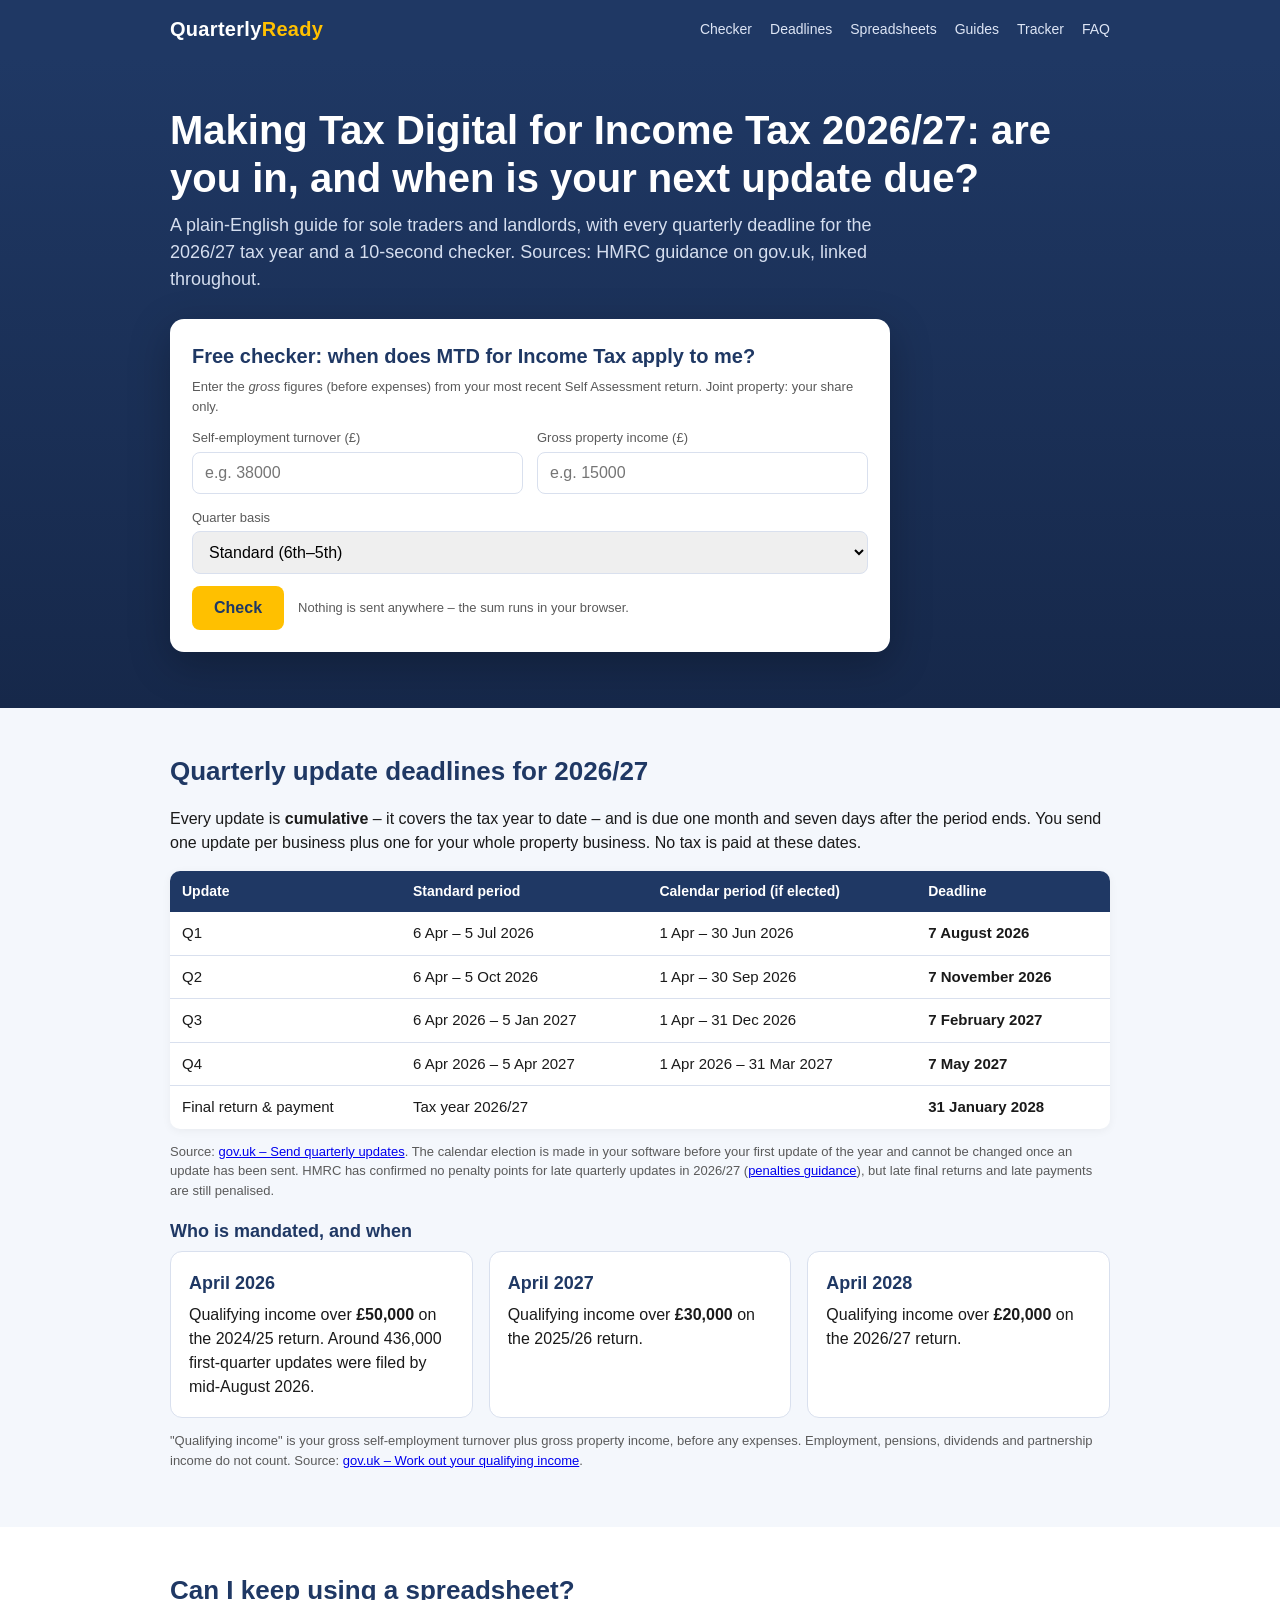
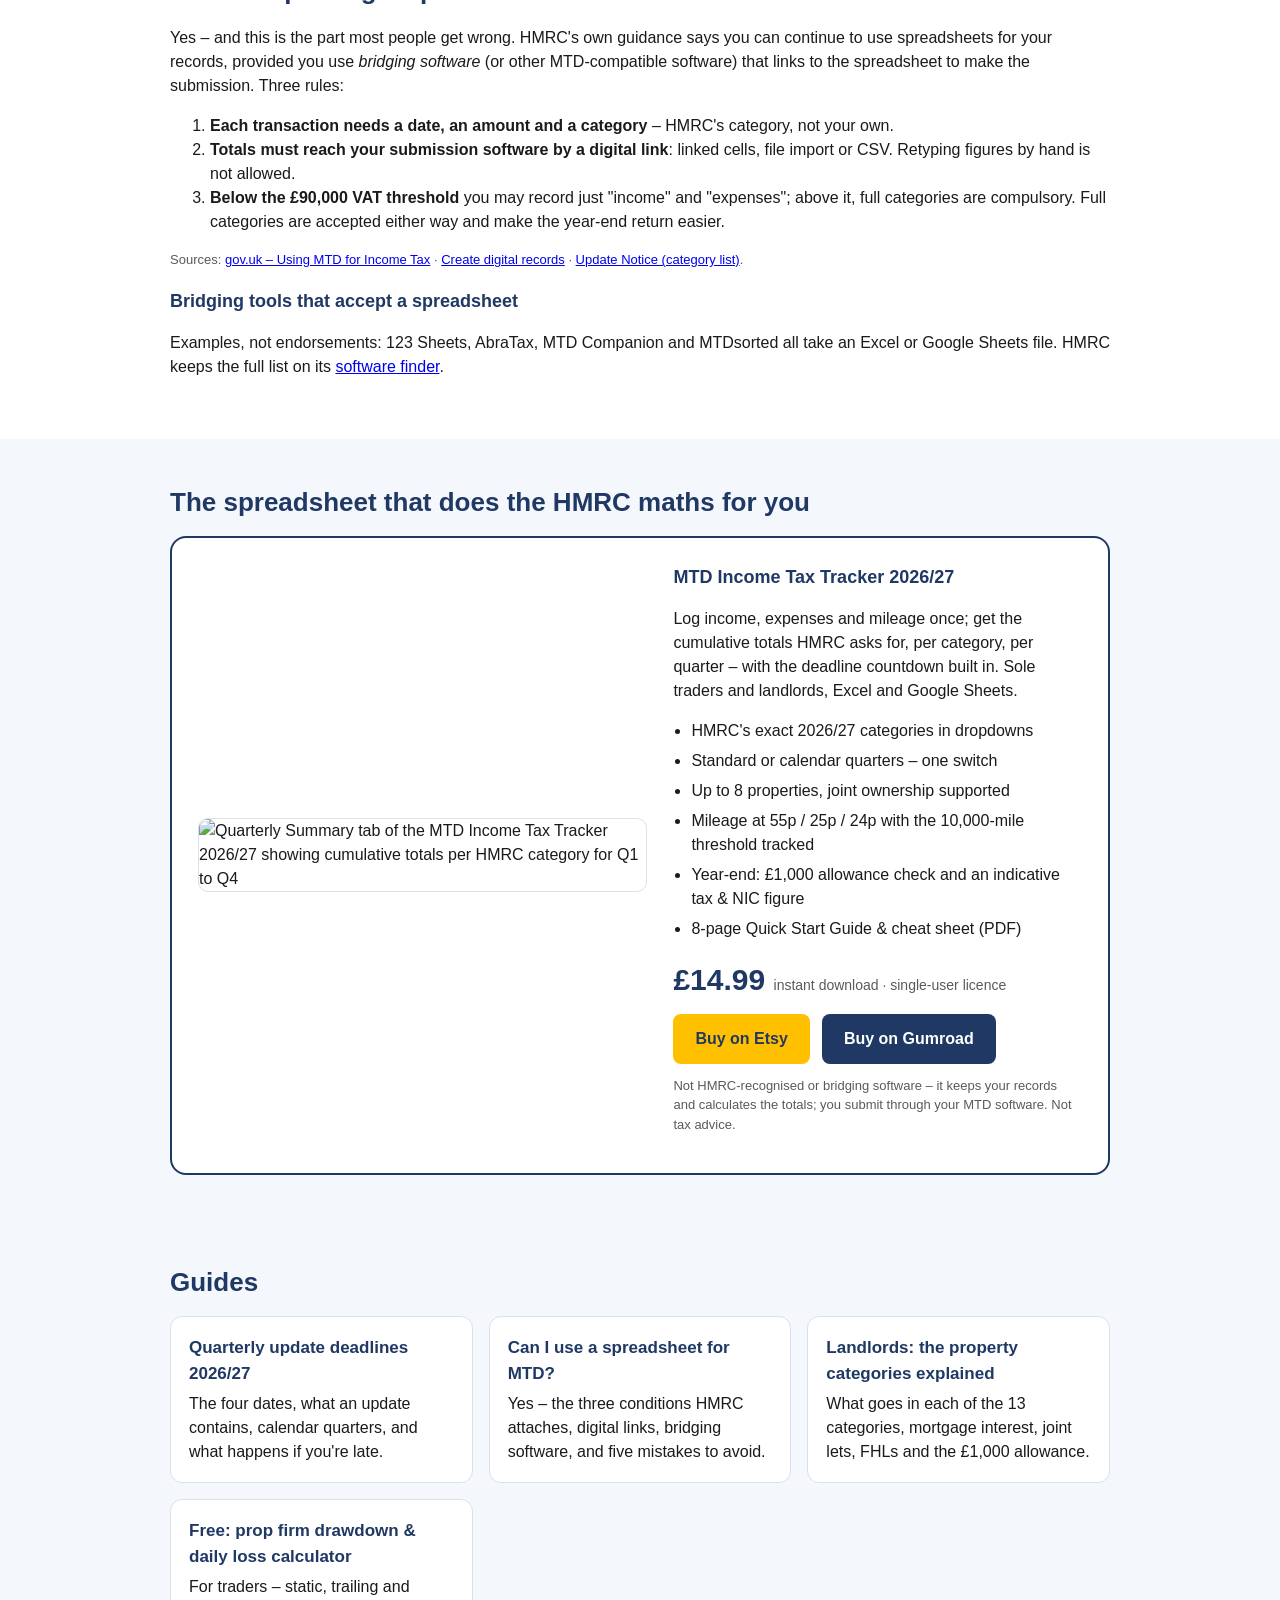
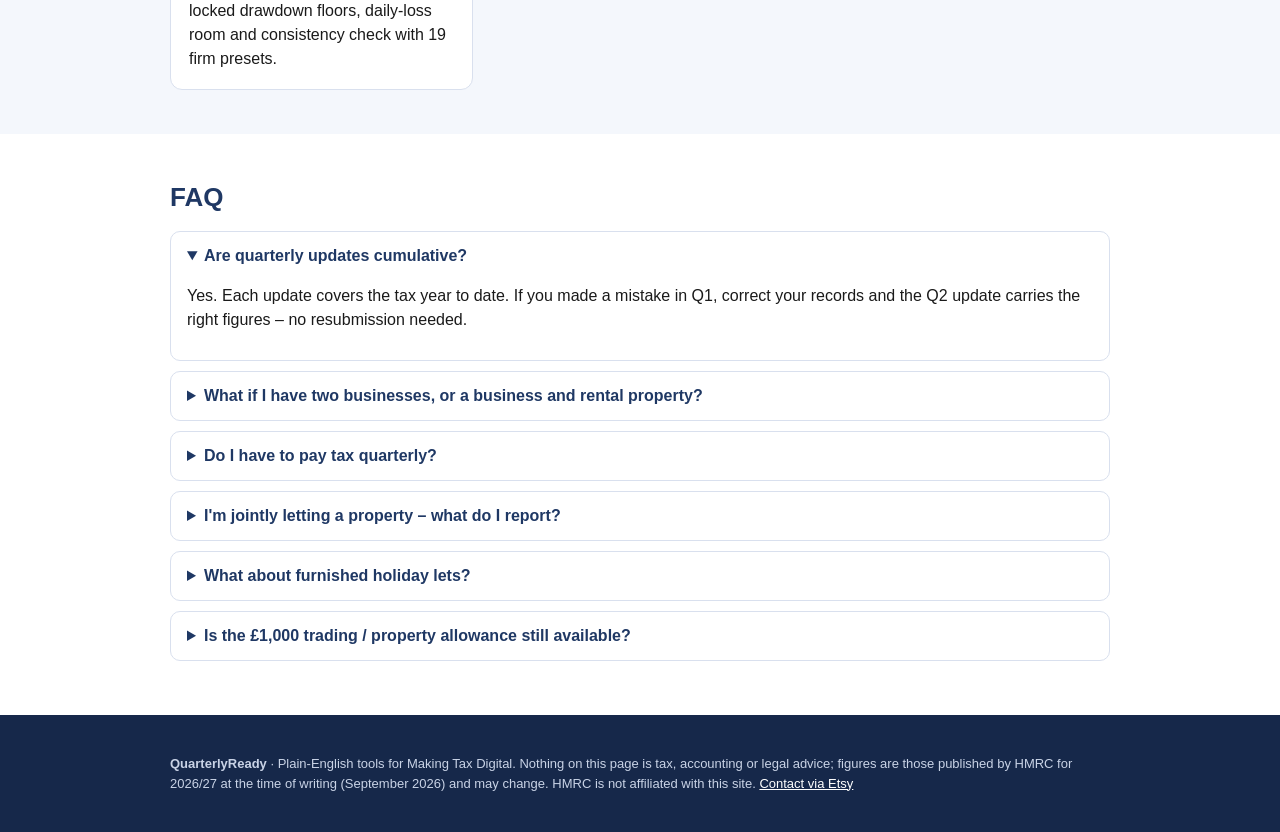
==== commit 86f6d6d0: "Update index.html" ====
--- a/index.html
+++ b/index.html
@@ -108,6 +108,7 @@
     <a href="mtd-quarterly-update-deadlines-2026-27.html"><strong>Quarterly update deadlines 2026/27</strong>The four dates, what an update contains, calendar quarters, and what happens if you're late.</a>
     <a href="spreadsheet-for-making-tax-digital.html"><strong>Can I use a spreadsheet for MTD?</strong>Yes – the three conditions HMRC attaches, digital links, bridging software, and five mistakes to avoid.</a>
     <a href="mtd-landlords-property-categories.html"><strong>Landlords: the property categories explained</strong>What goes in each of the 13 categories, mortgage interest, joint lets, FHLs and the £1,000 allowance.</a>
+    <a href="prop-firm-drawdown-calculator.html"><strong>Free: prop firm drawdown &amp; daily loss calculator</strong>For traders – static, trailing and locked drawdown floors, daily-loss room and consistency check with 19 firm presets.</a>
   </div>
 </div></section>
 
